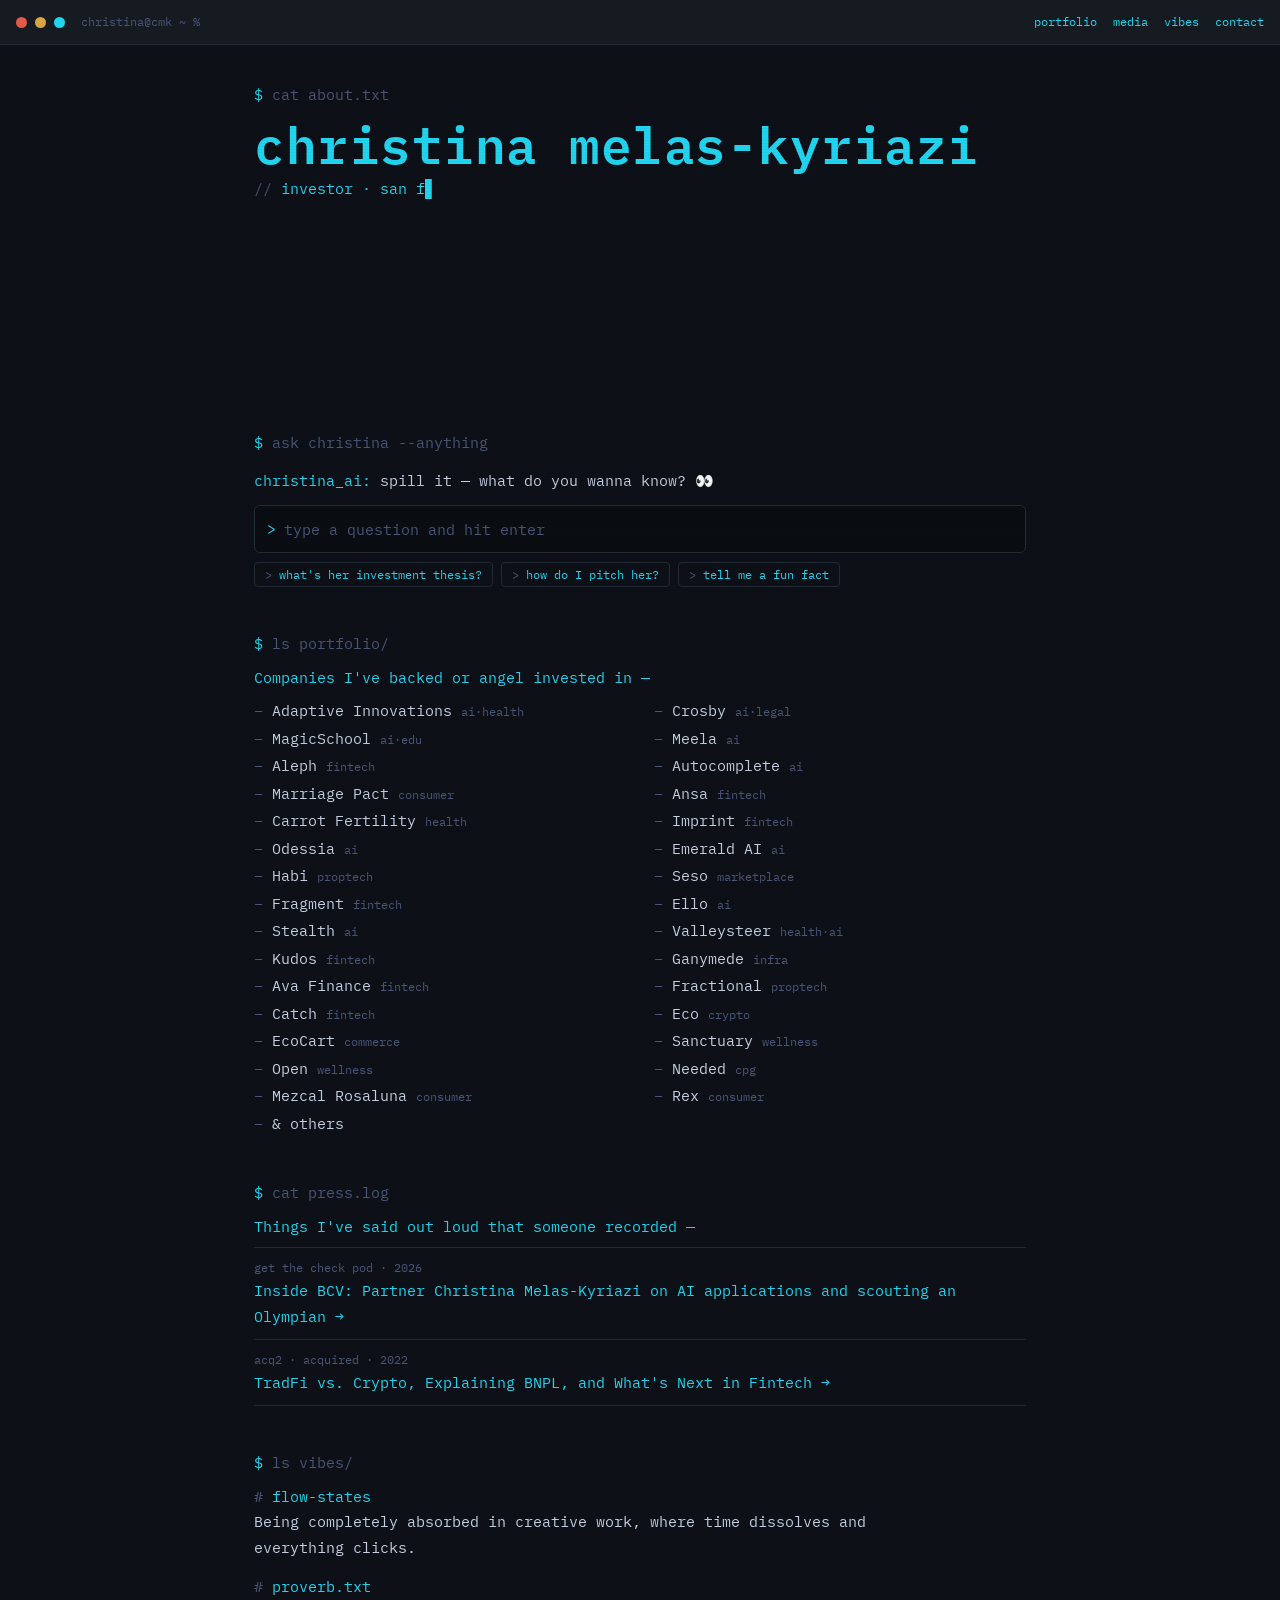
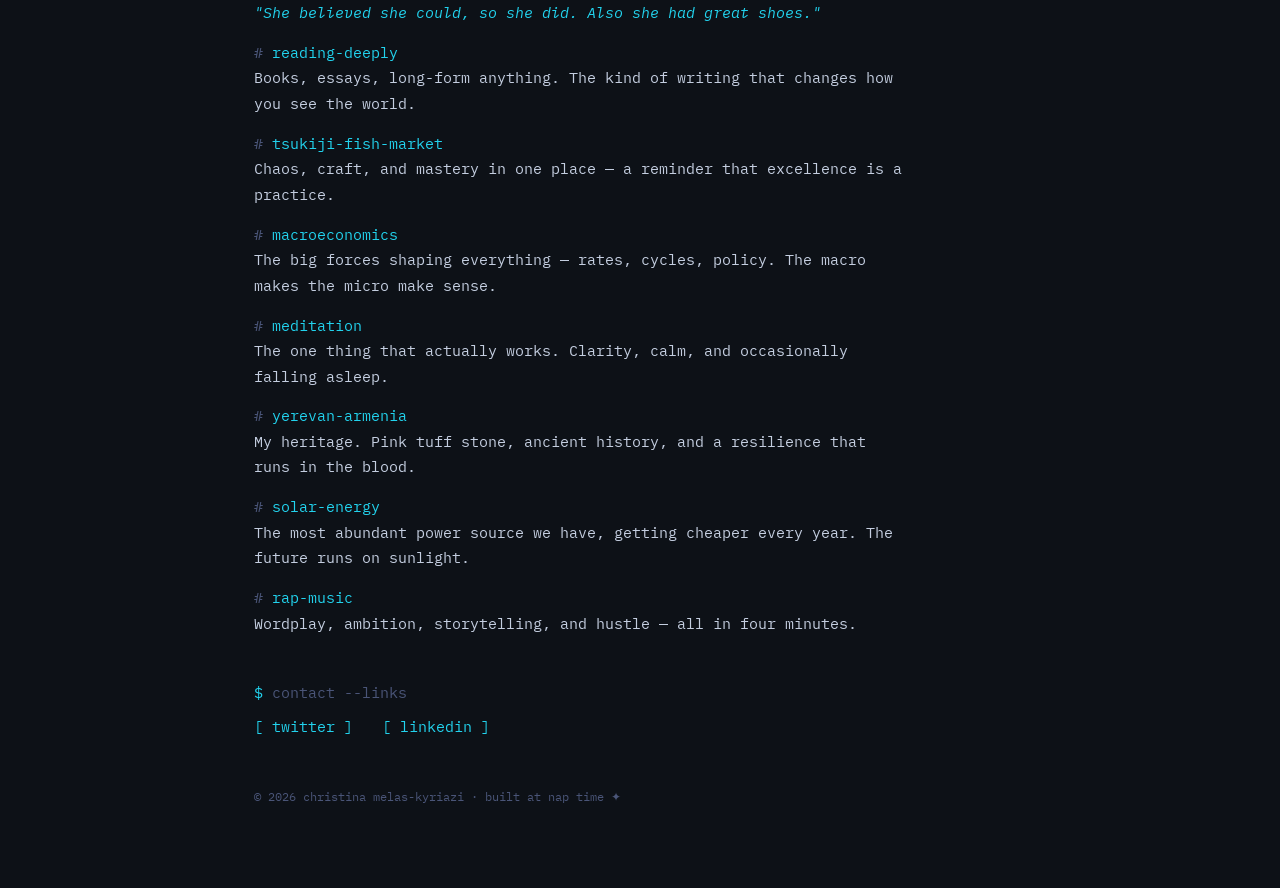
==== terminal.html @ 4a68b8a7 "switch to electric cyan palette" ====
<!DOCTYPE html>
<html lang="en">
<head>
  <meta charset="UTF-8" />
  <meta name="viewport" content="width=device-width, initial-scale=1.0" />
  <title>christina@cmk ~ %</title>
  <link rel="preconnect" href="https://fonts.googleapis.com" />
  <link rel="preconnect" href="https://fonts.gstatic.com" crossorigin />
  <link href="https://fonts.googleapis.com/css2?family=IBM+Plex+Mono:wght@400;500;600;700&display=swap" rel="stylesheet" />
  <link rel="stylesheet" href="terminal.css?v=5" />
</head>
<body>

  <div class="term-bar">
    <span class="dot r"></span>
    <span class="dot y"></span>
    <span class="dot g"></span>
    <span class="term-bar-title">christina@cmk ~ %</span>
    <nav class="term-nav">
      <a href="#portfolio">portfolio</a>
      <a href="#media">media</a>
      <a href="#vibes">vibes</a>
      <a href="#contact">contact</a>
    </nav>
  </div>

  <main class="session">

    <!-- HERO / ABOUT -->
    <div class="cmd">cat about.txt</div>
    <div class="out">
      <div class="hero-name" id="heroName"></div>
      <div class="hero-tag" id="heroTag"></div>
    </div>

    <div class="out about-text" id="aboutBlock" style="margin-top:1.25rem;">
      <p>I'm Christina — I'm an investor. I spend my days talking to brilliant founders and occasionally making good decisions. I love diving into the weeds on product and design. I am interested in many spaces… AI, fintech, consumer, healthcare, energy, hardware, etc.</p>
      <p>When I'm not working, I'm wrangling three kids, running through the Presidio, and drinking a matcha latte.</p>
    </div>

    <!-- CHAT -->
    <div class="cmd">ask christina --anything</div>
    <div class="chat-out">
      <div class="chat-log" id="chatLog">
        <div class="chat-line"><span class="who">christina_ai:</span> <span class="txt">spill it — what do you wanna know? 👀</span></div>
      </div>
      <form class="chat-input-line" id="chatForm">
        <span class="prompt">&gt;</span>
        <input type="text" id="chatInput" placeholder="type a question and hit enter" autocomplete="off" />
      </form>
      <div class="chat-hints" id="chatHints">
        <button type="button" class="chat-hint">what's her investment thesis?</button>
        <button type="button" class="chat-hint">how do I pitch her?</button>
        <button type="button" class="chat-hint">tell me a fun fact</button>
      </div>
    </div>

    <!-- PORTFOLIO -->
    <div class="cmd" id="portfolio">ls portfolio/</div>
    <div class="out">Companies I've backed or angel invested in —</div>
    <div class="portfolio-out">
      <span class="co">Adaptive Innovations <span class="tag">ai·health</span></span>
      <span class="co">Crosby <span class="tag">ai·legal</span></span>
      <span class="co">MagicSchool <span class="tag">ai·edu</span></span>
      <span class="co">Meela <span class="tag">ai</span></span>
      <span class="co">Aleph <span class="tag">fintech</span></span>
      <span class="co">Autocomplete <span class="tag">ai</span></span>
      <span class="co">Marriage Pact <span class="tag">consumer</span></span>
      <span class="co">Ansa <span class="tag">fintech</span></span>
      <span class="co">Carrot Fertility <span class="tag">health</span></span>
      <span class="co">Imprint <span class="tag">fintech</span></span>
      <span class="co">Odessia <span class="tag">ai</span></span>
      <span class="co">Emerald AI <span class="tag">ai</span></span>
      <span class="co">Habi <span class="tag">proptech</span></span>
      <span class="co">Seso <span class="tag">marketplace</span></span>
      <span class="co">Fragment <span class="tag">fintech</span></span>
      <span class="co">Ello <span class="tag">ai</span></span>
      <span class="co">Stealth <span class="tag">ai</span></span>
      <span class="co">Valleysteer <span class="tag">health·ai</span></span>
      <span class="co">Kudos <span class="tag">fintech</span></span>
      <span class="co">Ganymede <span class="tag">infra</span></span>
      <span class="co">Ava Finance <span class="tag">fintech</span></span>
      <span class="co">Fractional <span class="tag">proptech</span></span>
      <span class="co">Catch <span class="tag">fintech</span></span>
      <span class="co">Eco <span class="tag">crypto</span></span>
      <span class="co">EcoCart <span class="tag">commerce</span></span>
      <span class="co">Sanctuary <span class="tag">wellness</span></span>
      <span class="co">Open <span class="tag">wellness</span></span>
      <span class="co">Needed <span class="tag">cpg</span></span>
      <span class="co">Mezcal Rosaluna <span class="tag">consumer</span></span>
      <span class="co">Rex <span class="tag">consumer</span></span>
      <span class="co">&amp; others <span class="tag"></span></span>
    </div>

    <!-- MEDIA -->
    <div class="cmd" id="media">cat press.log</div>
    <div class="out">Things I've said out loud that someone recorded —</div>
    <div class="media-out">
      <a class="media-row" href="https://getthecheckpod.substack.com/p/inside-bcv-partner-christina-melas" target="_blank" rel="noopener">
        <div class="m-meta">get the check pod · 2026</div>
        <div class="m-title">Inside BCV: Partner Christina Melas-Kyriazi on AI applications and scouting an Olympian →</div>
      </a>
      <a class="media-row" href="https://www.acquired.fm/acq2-episodes/tradfi-vs-crypto-explaining-bnpl-and-whats-next-in-fintech-with-bain-capital-ventures-christina-melas-kyriazi" target="_blank" rel="noopener">
        <div class="m-meta">acq2 · acquired · 2022</div>
        <div class="m-title">TradFi vs. Crypto, Explaining BNPL, and What's Next in Fintech →</div>
      </a>
    </div>

    <!-- VIBES -->
    <div class="cmd" id="vibes">ls vibes/</div>
    <div class="vibes-out">
      <div class="vibe"><div class="v-name">flow-states</div><div class="v-desc">Being completely absorbed in creative work, where time dissolves and everything clicks.</div></div>
      <div class="vibe quote"><div class="v-name">proverb.txt</div><div class="v-desc">"She believed she could, so she did. Also she had great shoes."</div></div>
      <div class="vibe"><div class="v-name">reading-deeply</div><div class="v-desc">Books, essays, long-form anything. The kind of writing that changes how you see the world.</div></div>
      <div class="vibe"><div class="v-name">tsukiji-fish-market</div><div class="v-desc">Chaos, craft, and mastery in one place — a reminder that excellence is a practice.</div></div>
      <div class="vibe"><div class="v-name">macroeconomics</div><div class="v-desc">The big forces shaping everything — rates, cycles, policy. The macro makes the micro make sense.</div></div>
      <div class="vibe"><div class="v-name">meditation</div><div class="v-desc">The one thing that actually works. Clarity, calm, and occasionally falling asleep.</div></div>
      <div class="vibe"><div class="v-name">yerevan-armenia</div><div class="v-desc">My heritage. Pink tuff stone, ancient history, and a resilience that runs in the blood.</div></div>
      <div class="vibe"><div class="v-name">solar-energy</div><div class="v-desc">The most abundant power source we have, getting cheaper every year. The future runs on sunlight.</div></div>
      <div class="vibe"><div class="v-name">rap-music</div><div class="v-desc">Wordplay, ambition, storytelling, and hustle — all in four minutes.</div></div>
    </div>

    <!-- CONTACT -->
    <div class="cmd" id="contact">contact --links</div>
    <div class="contact-out">
      <a href="https://x.com/ChristinaPhili5" target="_blank" rel="noopener">[ twitter ]</a>
      <a href="https://www.linkedin.com/in/christinanphillips/" target="_blank" rel="noopener">[ linkedin ]</a>
    </div>

    <div class="foot">© 2026 christina melas-kyriazi · built at nap time ✦</div>

  </main>

  <script src="terminal.js?v=2"></script>
</body>
</html>
---- terminal.css ----
/* ── Terminal theme ── */
*, *::before, *::after { box-sizing: border-box; margin: 0; padding: 0; }

:root {
  --bg:        #0D1117;
  --bg-panel:  #161B22;
  --bg-inset:  #0A0D12;
  --border:    #232B36;
  --green:     #22D3EE;
  --green-dim: #4A5578;
  --green-br:  #C4CEE0;
  --amber:     #22D3EE;
  --amber-dim: #0E9AB0;
}

html { scroll-behavior: smooth; }

body {
  background: var(--bg);
  color: var(--green);
  font-family: 'IBM Plex Mono', ui-monospace, Menlo, Monaco, monospace;
  font-size: 15px;
  line-height: 1.7;
  padding-top: 42px;
  -webkit-font-smoothing: antialiased;
}

/* subtle scanline texture */
body::before {
  content: '';
  position: fixed;
  inset: 0;
  pointer-events: none;
  background: repeating-linear-gradient(
    to bottom,
    rgba(0,0,0,0) 0px,
    rgba(0,0,0,0) 2px,
    rgba(0,0,0,0.12) 3px
  );
  z-index: 50;
  opacity: 0.5;
}

/* ── Top window bar ── */
.term-bar {
  position: fixed;
  top: 0; left: 0; right: 0;
  z-index: 100;
  display: flex;
  align-items: center;
  gap: 8px;
  padding: 12px 16px;
  background: var(--bg-panel);
  border-bottom: 1px solid var(--border);
}
.dot { width: 11px; height: 11px; border-radius: 50%; }
.dot.r { background: #e05a4a; }
.dot.y { background: #d9a441; }
.dot.g { background: var(--green); }
.term-bar-title {
  margin-left: 8px;
  font-size: 12px;
  color: var(--green-dim);
}
.term-nav {
  margin-left: auto;
  display: flex;
  gap: 16px;
}
.term-nav a {
  color: var(--amber);
  text-decoration: none;
  font-size: 12px;
}
.term-nav a:hover { text-decoration: underline; }

/* ── Session layout ── */
.session {
  max-width: 820px;
  margin: 0 auto;
  padding: 2.5rem 1.5rem 5rem;
}

.cmd {
  color: var(--green-dim);
  margin-top: 2.75rem;
}
.cmd::before { content: '$ '; color: var(--green); }
.cmd:first-of-type { margin-top: 0; }

.out { margin-top: 0.5rem; }

/* ── Hero ── */
.hero-name {
  font-family: 'IBM Plex Mono', monospace;
  color: var(--amber);
  font-size: clamp(1.9rem, 6vw, 3.2rem);
  line-height: 1.1;
  font-weight: 600;
  margin: 0.5rem 0 0.25rem;
  letter-spacing: 0.01em;
}
.hero-tag { color: var(--green); }
.hero-tag::before { content: '// '; color: var(--green-dim); }

.cursor {
  display: inline-block;
  width: 0.6em;
  background: var(--green);
  color: var(--green);
  animation: blink 1.1s step-end infinite;
}
@keyframes blink { 50% { opacity: 0; } }

.typing::after {
  content: '▊';
  color: var(--green);
  animation: blink 1.1s step-end infinite;
}

/* ── About prose ── */
.about-text p { color: var(--green-br); max-width: 68ch; margin-bottom: 0.75rem; }
.about-text p:last-child { margin-bottom: 0; }

/* ── Chat ── */
.chat-out { margin-top: 0.75rem; }
.chat-log {
  display: flex;
  flex-direction: column;
  gap: 0.4rem;
  margin-bottom: 0.75rem;
}
.chat-line { max-width: 72ch; }
.chat-line .who { color: var(--amber); }
.chat-line.user .who { color: var(--green-dim); }
.chat-line .txt { color: var(--green-br); }
.chat-line.typing-line .txt { color: var(--green-dim); font-style: italic; }

.chat-input-line {
  display: flex;
  align-items: center;
  gap: 8px;
  background: var(--bg-inset);
  border: 1px solid var(--border);
  border-radius: 6px;
  padding: 10px 12px;
}
.chat-input-line .prompt { color: var(--green); }
.chat-input-line input {
  flex: 1;
  background: none;
  border: none;
  outline: none;
  color: var(--green-br);
  font-family: inherit;
  font-size: 15px;
  min-width: 0;
}
.chat-input-line input::placeholder { color: var(--green-dim); }

.chat-hints {
  display: flex;
  flex-wrap: wrap;
  gap: 8px;
  margin-top: 0.6rem;
}
.chat-hint {
  background: none;
  border: 1px solid var(--border);
  border-radius: 4px;
  color: var(--amber);
  font-family: inherit;
  font-size: 12px;
  padding: 4px 10px;
  cursor: pointer;
}
.chat-hint:hover { background: var(--bg-inset); }
.chat-hint::before { content: '> '; color: var(--green-dim); }

/* ── Portfolio list ── */
.portfolio-out {
  display: grid;
  grid-template-columns: repeat(auto-fill, minmax(240px, 1fr));
  gap: 2px 28px;
  margin-top: 0.5rem;
}
.co { color: var(--green-br); }
.co .tag { color: var(--green-dim); font-size: 12px; }
.co::before { content: '– '; color: var(--green-dim); }

/* ── Media ── */
.media-out { margin-top: 0.5rem; }
.media-row {
  display: block;
  text-decoration: none;
  padding: 0.6rem 0;
  border-bottom: 1px solid var(--border);
}
.media-row:first-child { border-top: 1px solid var(--border); }
.media-row .m-meta { color: var(--green-dim); font-size: 12px; }
.media-row .m-title { color: var(--amber); }
.media-row:hover .m-title { text-decoration: underline; }

/* ── Vibes ── */
.vibes-out { margin-top: 0.5rem; }
.vibe {
  margin-bottom: 0.9rem;
  max-width: 72ch;
}
.vibe .v-name { color: var(--amber); }
.vibe .v-name::before { content: '# '; color: var(--green-dim); }
.vibe .v-desc { color: var(--green-br); }
.vibe.quote .v-desc { color: var(--green); font-style: italic; }

/* ── Contact ── */
.contact-out { margin-top: 0.5rem; }
.contact-out a {
  color: var(--amber);
  text-decoration: none;
  margin-right: 1.25rem;
}
.contact-out a:hover { text-decoration: underline; }

.foot {
  margin-top: 3rem;
  color: var(--green-dim);
  font-size: 12px;
}

@media (max-width: 560px) {
  .term-nav { display: none; }
  body { font-size: 14px; }
}
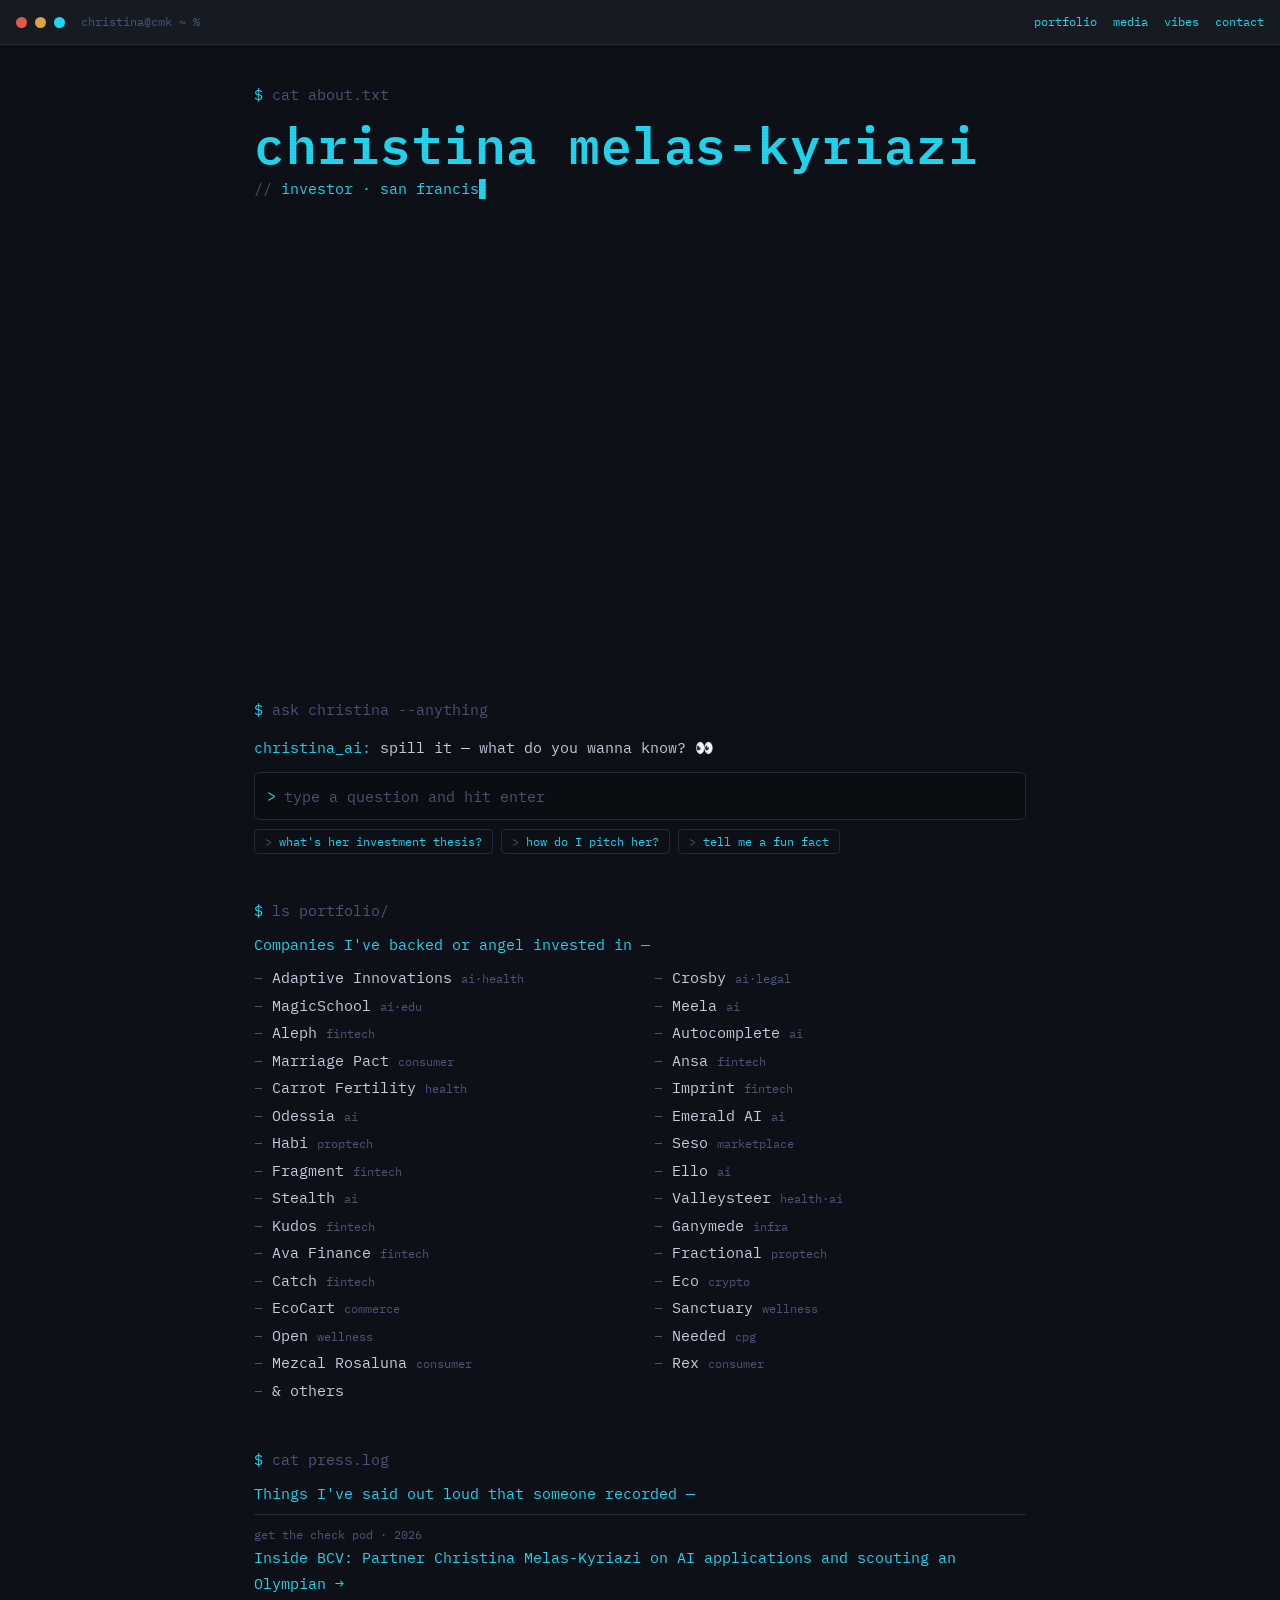
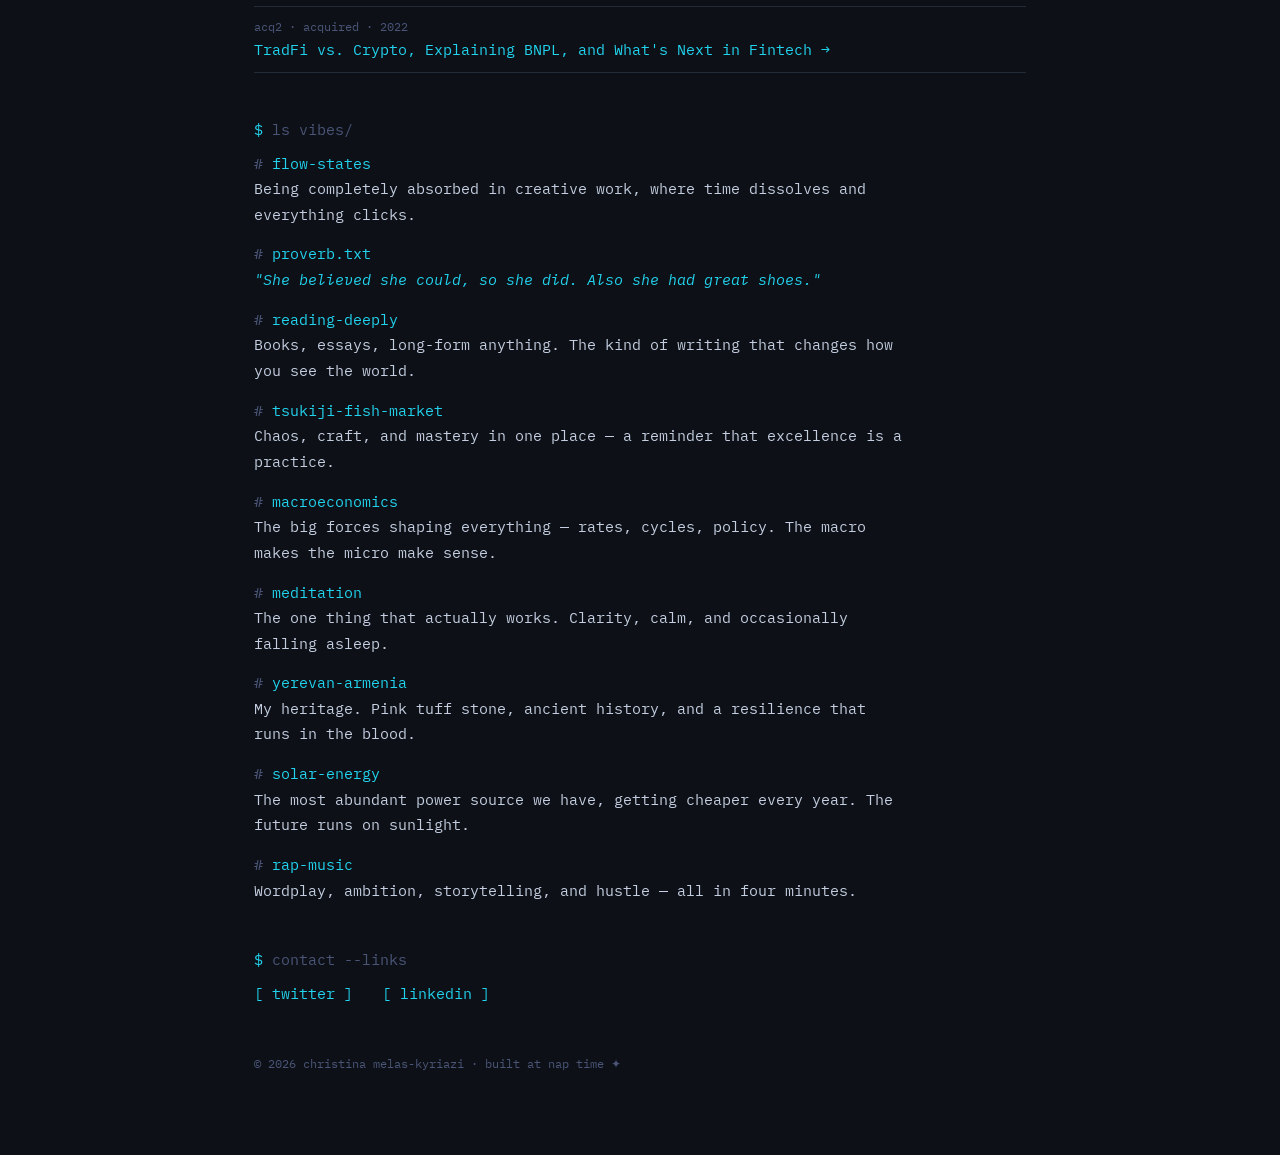
==== commit 0b4b277e: "replace about intro with new personal essay" ====
--- a/terminal.html
+++ b/terminal.html
@@ -34,8 +34,9 @@
     </div>
 
     <div class="out about-text" id="aboutBlock" style="margin-top:1.25rem;">
-      <p>I'm Christina — I'm an investor. I spend my days talking to brilliant founders and occasionally making good decisions. I love diving into the weeds on product and design. I am interested in many spaces… AI, fintech, consumer, healthcare, energy, hardware, etc.</p>
-      <p>When I'm not working, I'm wrangling three kids, running through the Presidio, and drinking a matcha latte.</p>
+      <p>There is often a beauty to a personal website, because you get to see someone's quirks. But that's not what this is. I don't do that. But if you found this somehow, that's cool.</p>
+      <p>To the extent I am defined by how I spend my time and who I am surrounded by, you'll find that I spend a lot of time with founders, builders, researchers, investors, designers, though increasingly trying to befriend some more doctors as I get older (hello!) I also spend time with little humans who remind me every day of the beauty of doing or learning something for the first time. Or running in the presidio, or drinking a matcha latte.</p>
+      <p>I am endlessly fascinated by the quirks of humans. Why do we all have these silly little ticks and change is so hard for us, yet we're oh so adaptive as a species. I love that human intelligence is shaped so differently from artificial intelligence and I think we should embrace that. I am trying hard to avoid the pull towards AI slop.</p>
     </div>
 
     <!-- CHAT -->
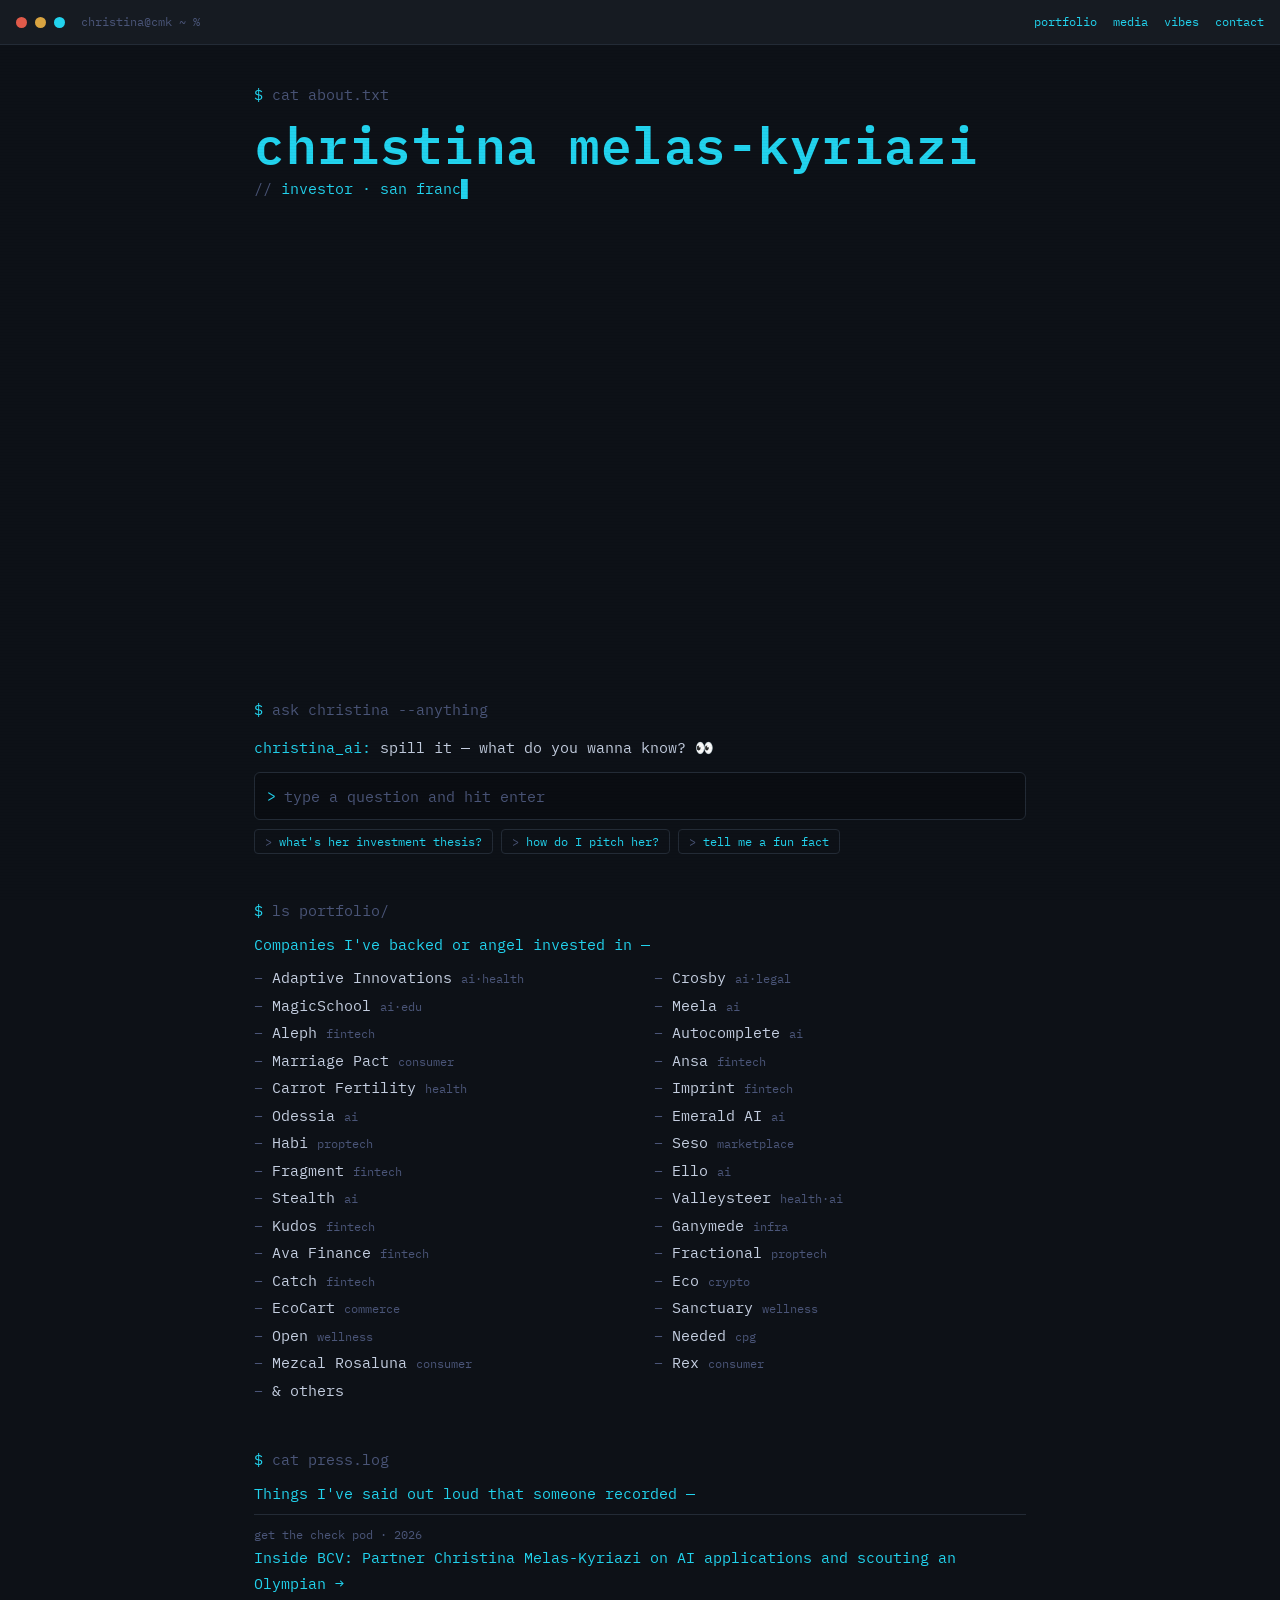
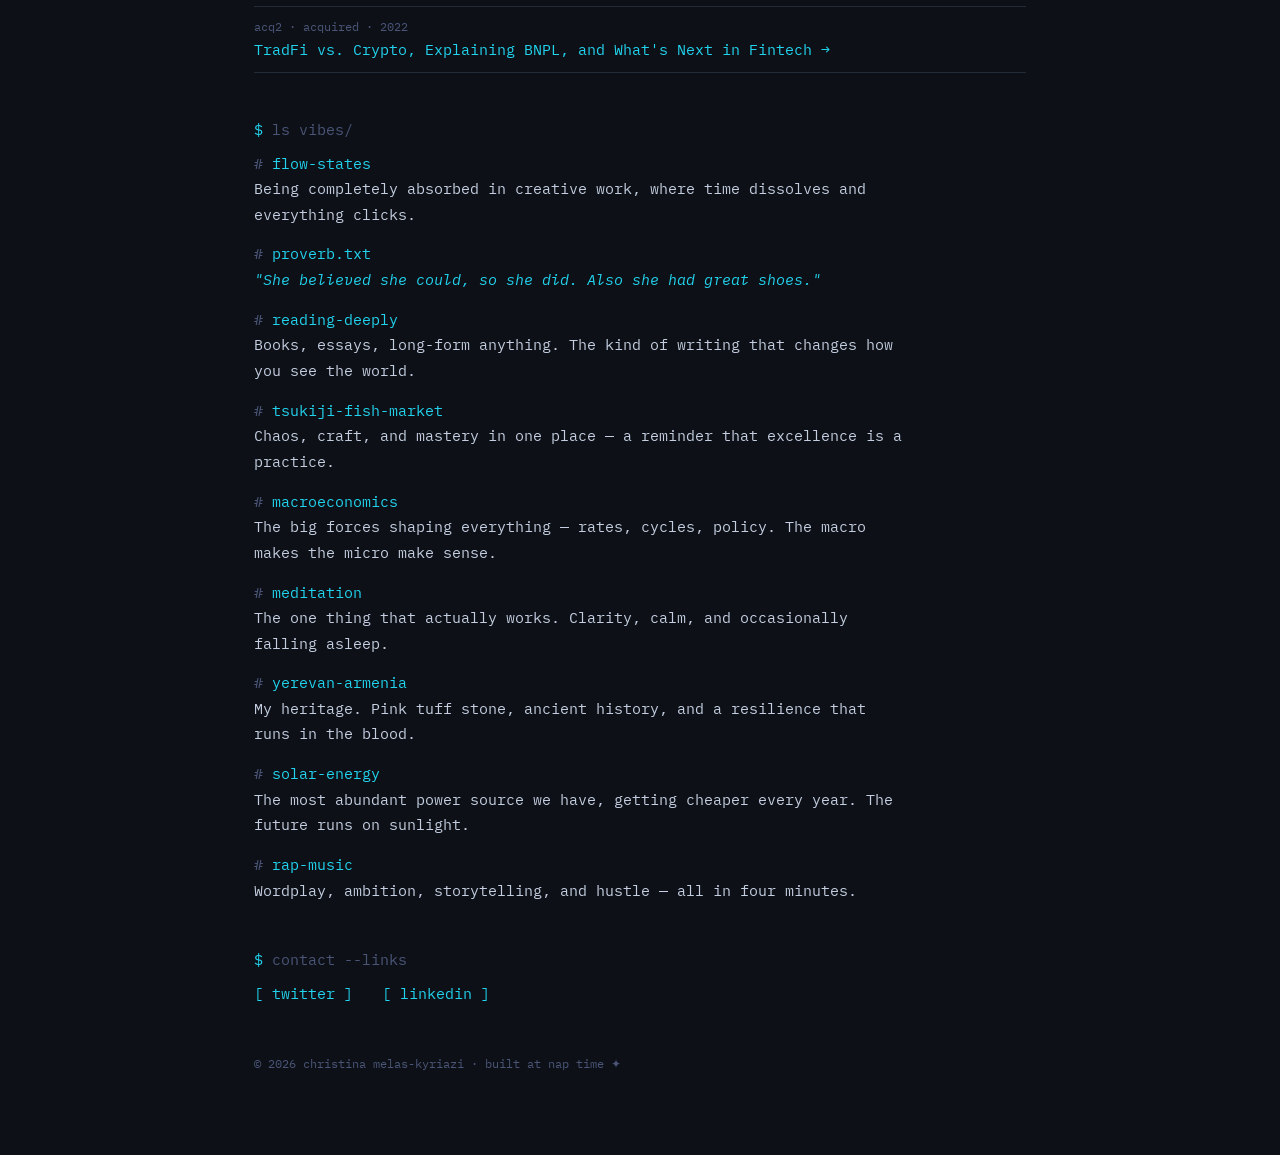
==== commit bda22438: "fix typo: ticks -> tics" ====
--- a/terminal.html
+++ b/terminal.html
@@ -36,7 +36,7 @@
     <div class="out about-text" id="aboutBlock" style="margin-top:1.25rem;">
       <p>There is often a beauty to a personal website, because you get to see someone's quirks. But that's not what this is. I don't do that. But if you found this somehow, that's cool.</p>
       <p>To the extent I am defined by how I spend my time and who I am surrounded by, you'll find that I spend a lot of time with founders, builders, researchers, investors, designers, though increasingly trying to befriend some more doctors as I get older (hello!) I also spend time with little humans who remind me every day of the beauty of doing or learning something for the first time. Or running in the presidio, or drinking a matcha latte.</p>
-      <p>I am endlessly fascinated by the quirks of humans. Why do we all have these silly little ticks and change is so hard for us, yet we're oh so adaptive as a species. I love that human intelligence is shaped so differently from artificial intelligence and I think we should embrace that. I am trying hard to avoid the pull towards AI slop.</p>
+      <p>I am endlessly fascinated by the quirks of humans. Why do we all have these silly little tics and change is so hard for us, yet we're oh so adaptive as a species. I love that human intelligence is shaped so differently from artificial intelligence and I think we should embrace that. I am trying hard to avoid the pull towards AI slop.</p>
     </div>
 
     <!-- CHAT -->
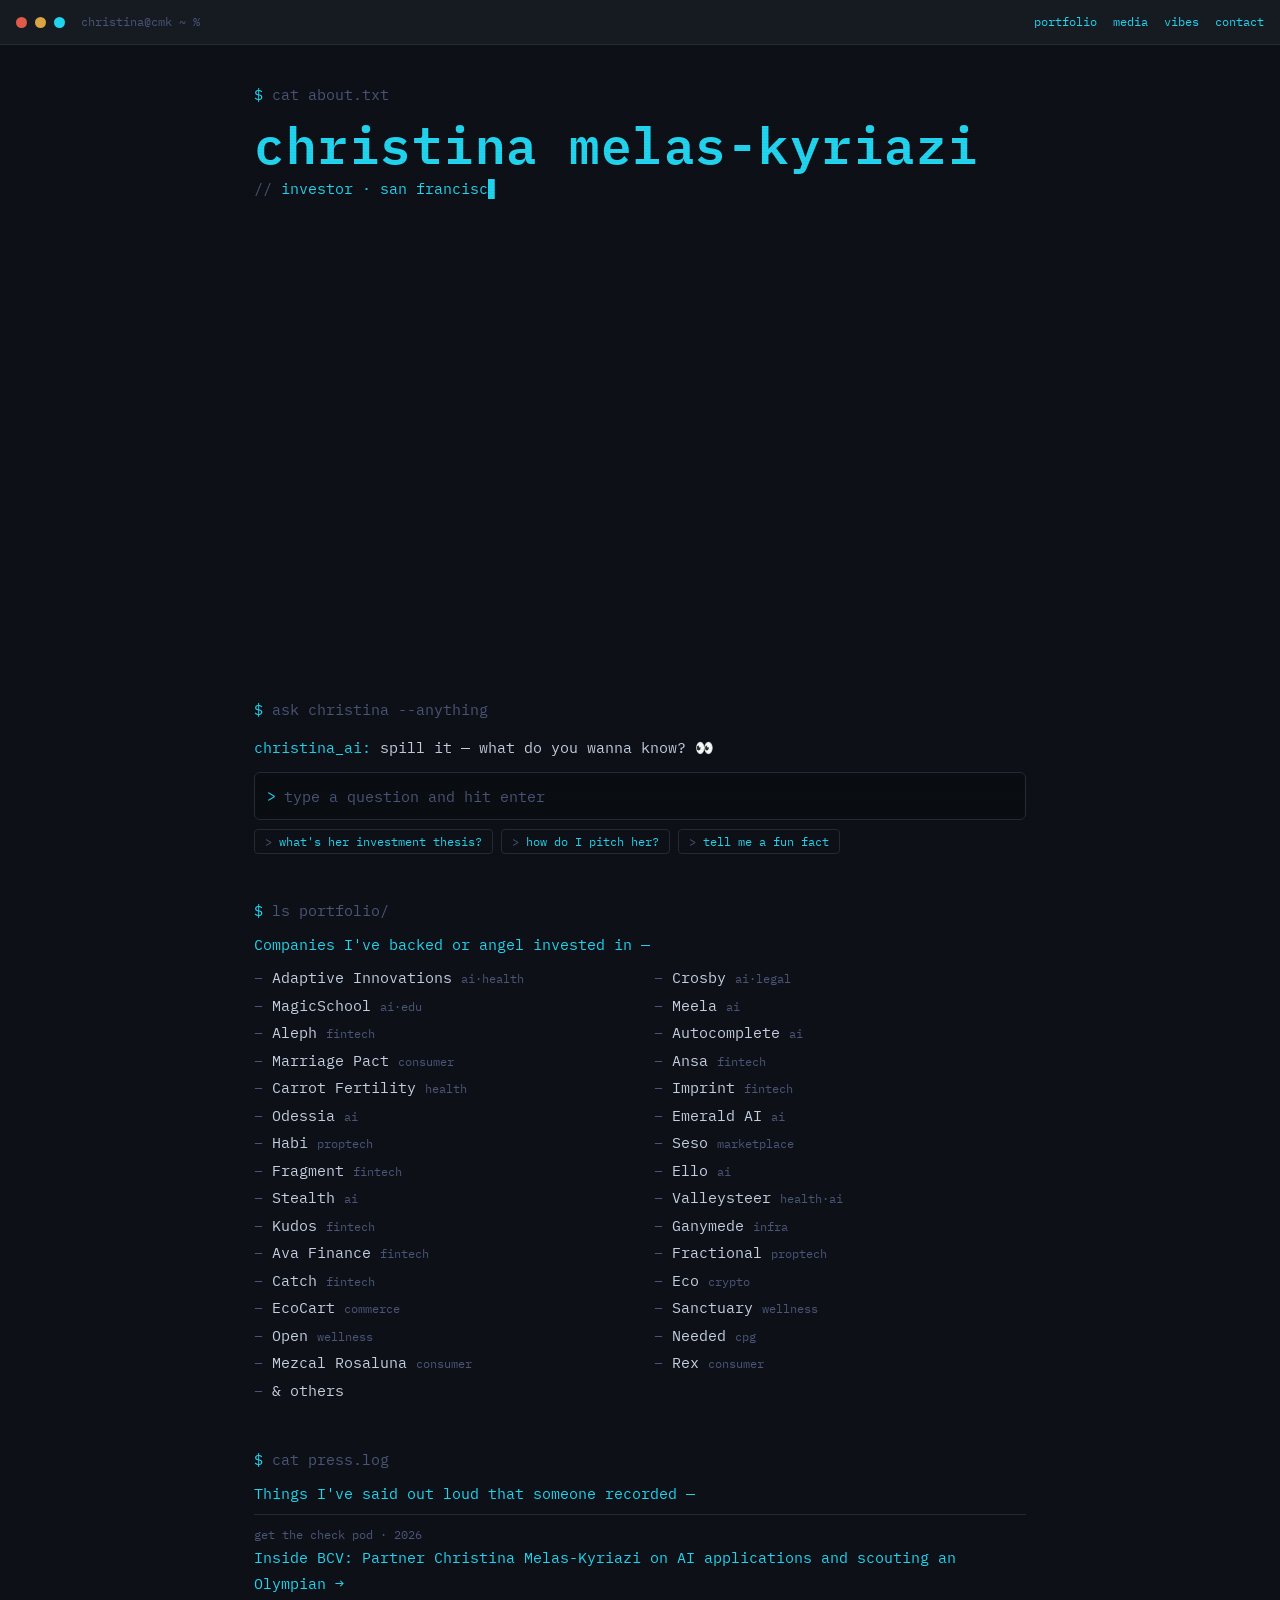
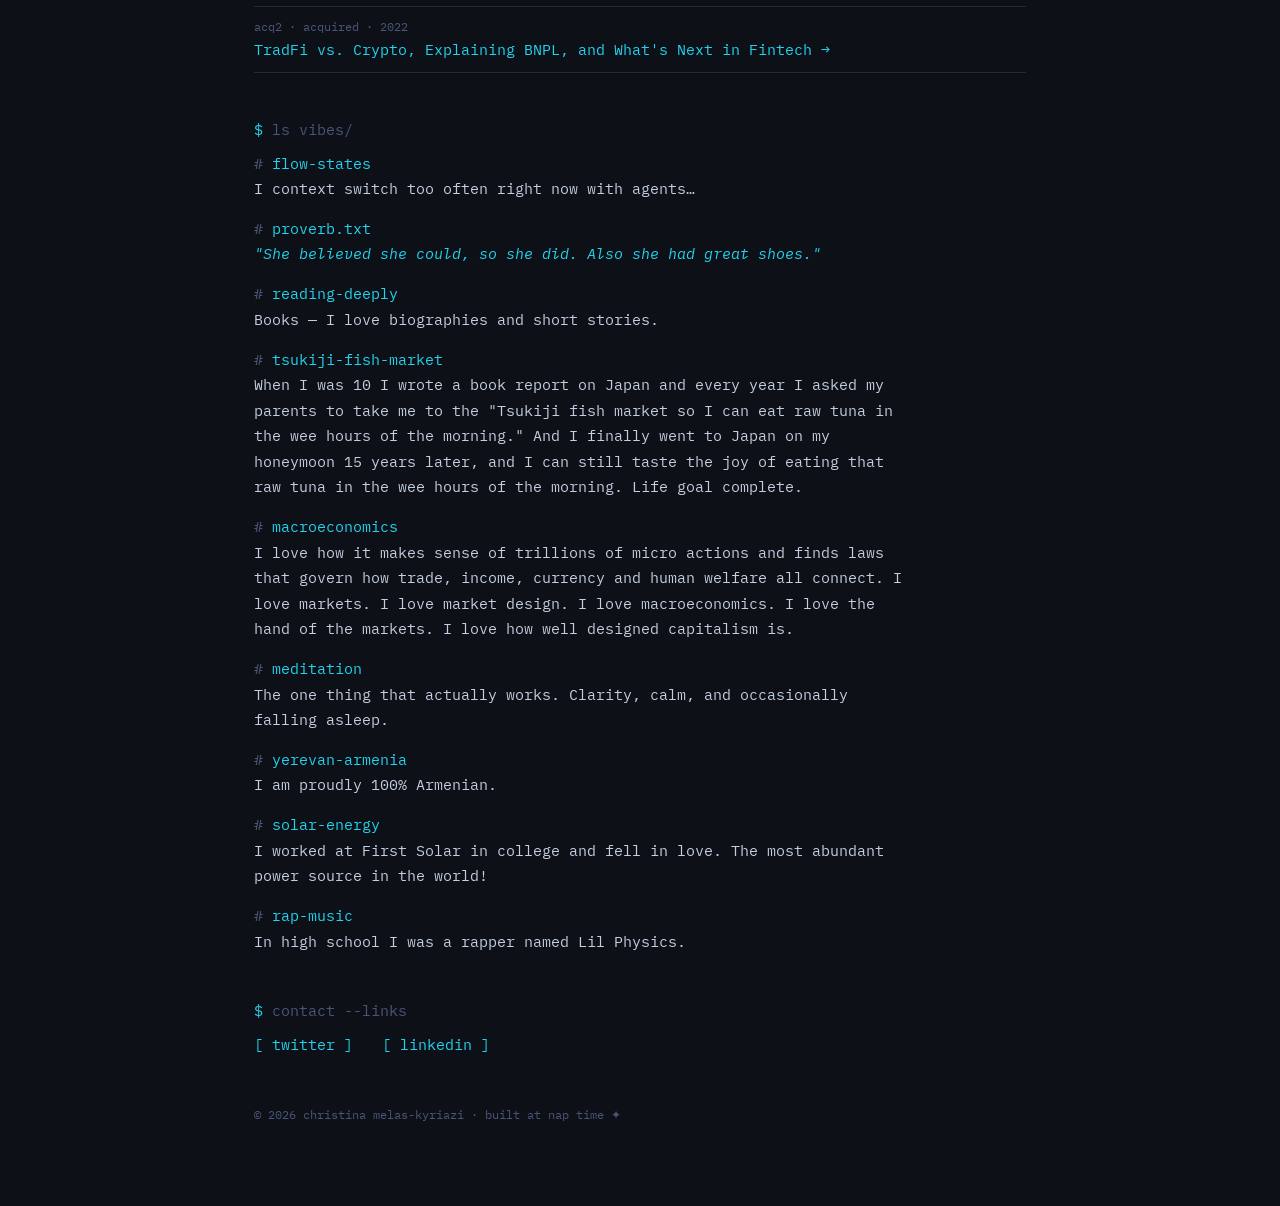
==== commit fa1de973: "personalize vibes descriptions with real stories" ====
--- a/terminal.html
+++ b/terminal.html
@@ -110,15 +110,15 @@
     <!-- VIBES -->
     <div class="cmd" id="vibes">ls vibes/</div>
     <div class="vibes-out">
-      <div class="vibe"><div class="v-name">flow-states</div><div class="v-desc">Being completely absorbed in creative work, where time dissolves and everything clicks.</div></div>
+      <div class="vibe"><div class="v-name">flow-states</div><div class="v-desc">I context switch too often right now with agents…</div></div>
       <div class="vibe quote"><div class="v-name">proverb.txt</div><div class="v-desc">"She believed she could, so she did. Also she had great shoes."</div></div>
-      <div class="vibe"><div class="v-name">reading-deeply</div><div class="v-desc">Books, essays, long-form anything. The kind of writing that changes how you see the world.</div></div>
-      <div class="vibe"><div class="v-name">tsukiji-fish-market</div><div class="v-desc">Chaos, craft, and mastery in one place — a reminder that excellence is a practice.</div></div>
-      <div class="vibe"><div class="v-name">macroeconomics</div><div class="v-desc">The big forces shaping everything — rates, cycles, policy. The macro makes the micro make sense.</div></div>
+      <div class="vibe"><div class="v-name">reading-deeply</div><div class="v-desc">Books — I love biographies and short stories.</div></div>
+      <div class="vibe"><div class="v-name">tsukiji-fish-market</div><div class="v-desc">When I was 10 I wrote a book report on Japan and every year I asked my parents to take me to the "Tsukiji fish market so I can eat raw tuna in the wee hours of the morning." And I finally went to Japan on my honeymoon 15 years later, and I can still taste the joy of eating that raw tuna in the wee hours of the morning. Life goal complete.</div></div>
+      <div class="vibe"><div class="v-name">macroeconomics</div><div class="v-desc">I love how it makes sense of trillions of micro actions and finds laws that govern how trade, income, currency and human welfare all connect. I love markets. I love market design. I love macroeconomics. I love the hand of the markets. I love how well designed capitalism is.</div></div>
       <div class="vibe"><div class="v-name">meditation</div><div class="v-desc">The one thing that actually works. Clarity, calm, and occasionally falling asleep.</div></div>
-      <div class="vibe"><div class="v-name">yerevan-armenia</div><div class="v-desc">My heritage. Pink tuff stone, ancient history, and a resilience that runs in the blood.</div></div>
-      <div class="vibe"><div class="v-name">solar-energy</div><div class="v-desc">The most abundant power source we have, getting cheaper every year. The future runs on sunlight.</div></div>
-      <div class="vibe"><div class="v-name">rap-music</div><div class="v-desc">Wordplay, ambition, storytelling, and hustle — all in four minutes.</div></div>
+      <div class="vibe"><div class="v-name">yerevan-armenia</div><div class="v-desc">I am proudly 100% Armenian.</div></div>
+      <div class="vibe"><div class="v-name">solar-energy</div><div class="v-desc">I worked at First Solar in college and fell in love. The most abundant power source in the world!</div></div>
+      <div class="vibe"><div class="v-name">rap-music</div><div class="v-desc">In high school I was a rapper named Lil Physics.</div></div>
     </div>
 
     <!-- CONTACT -->
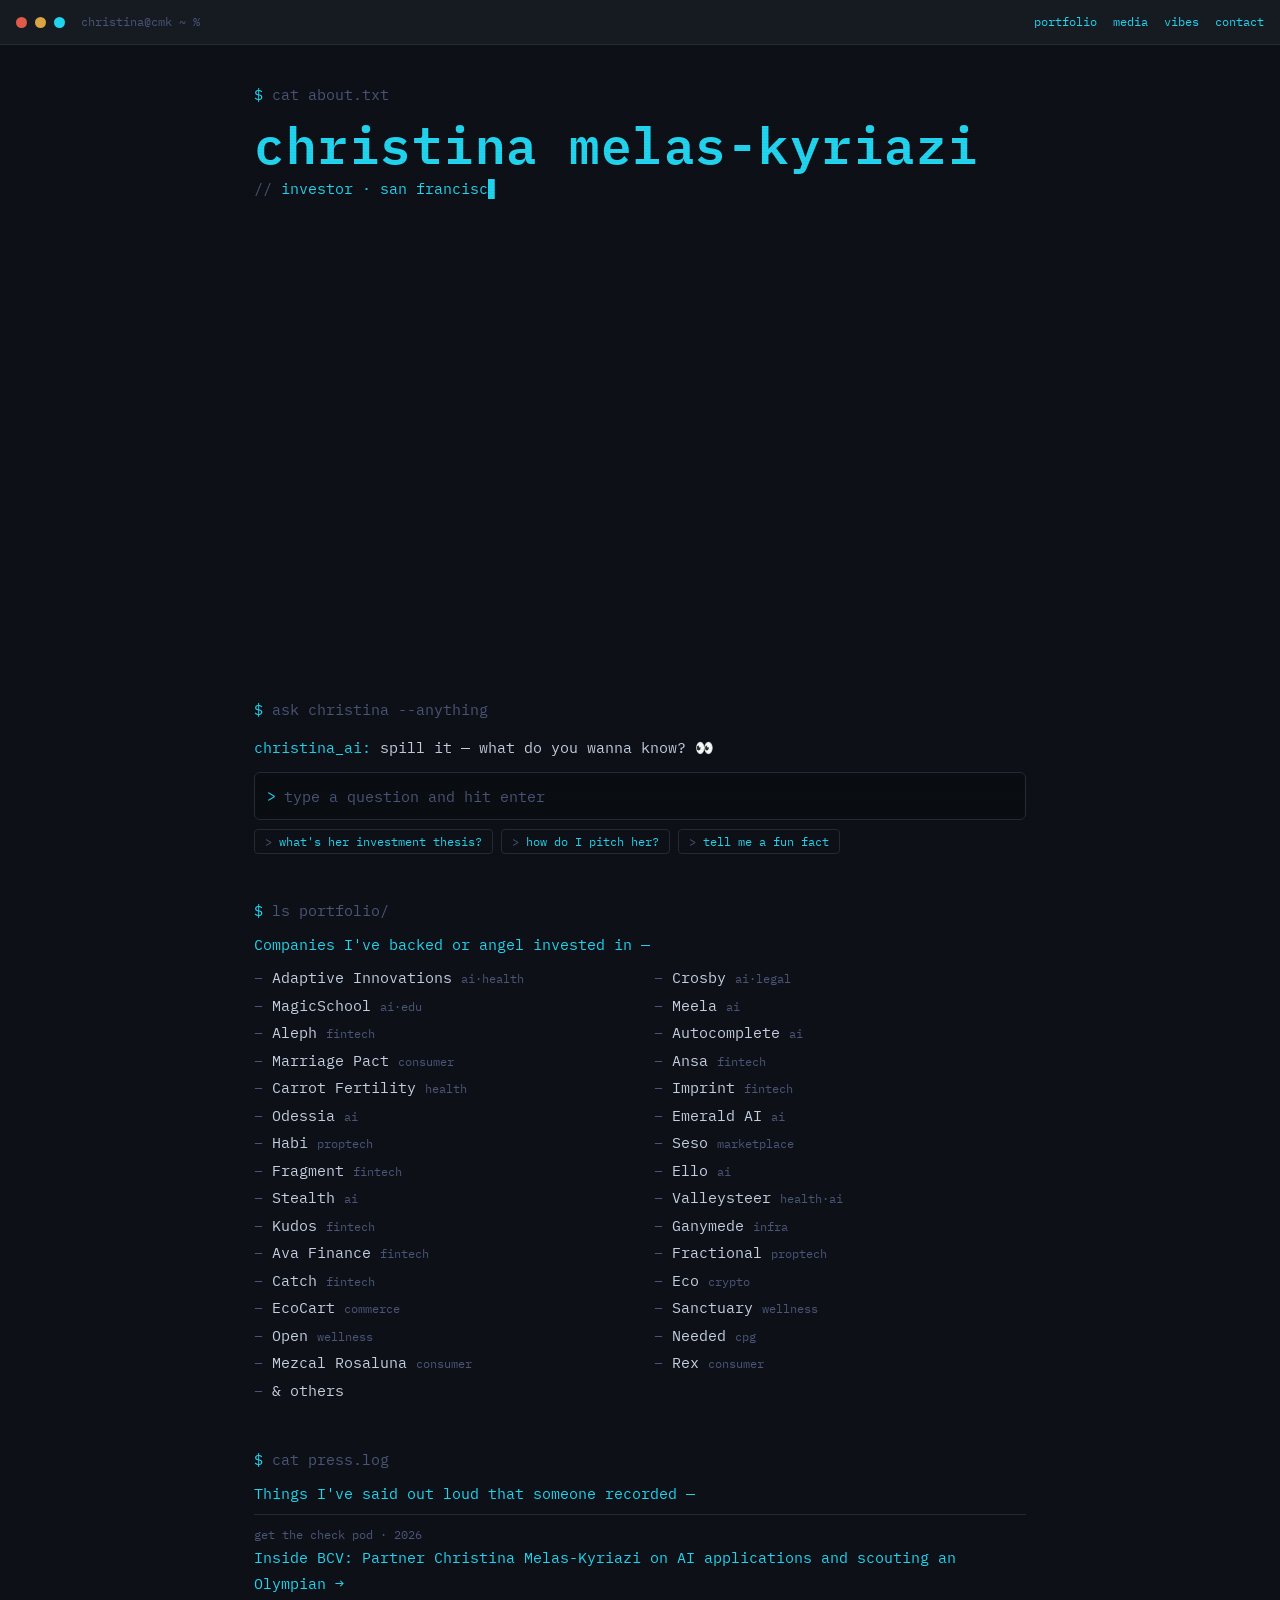
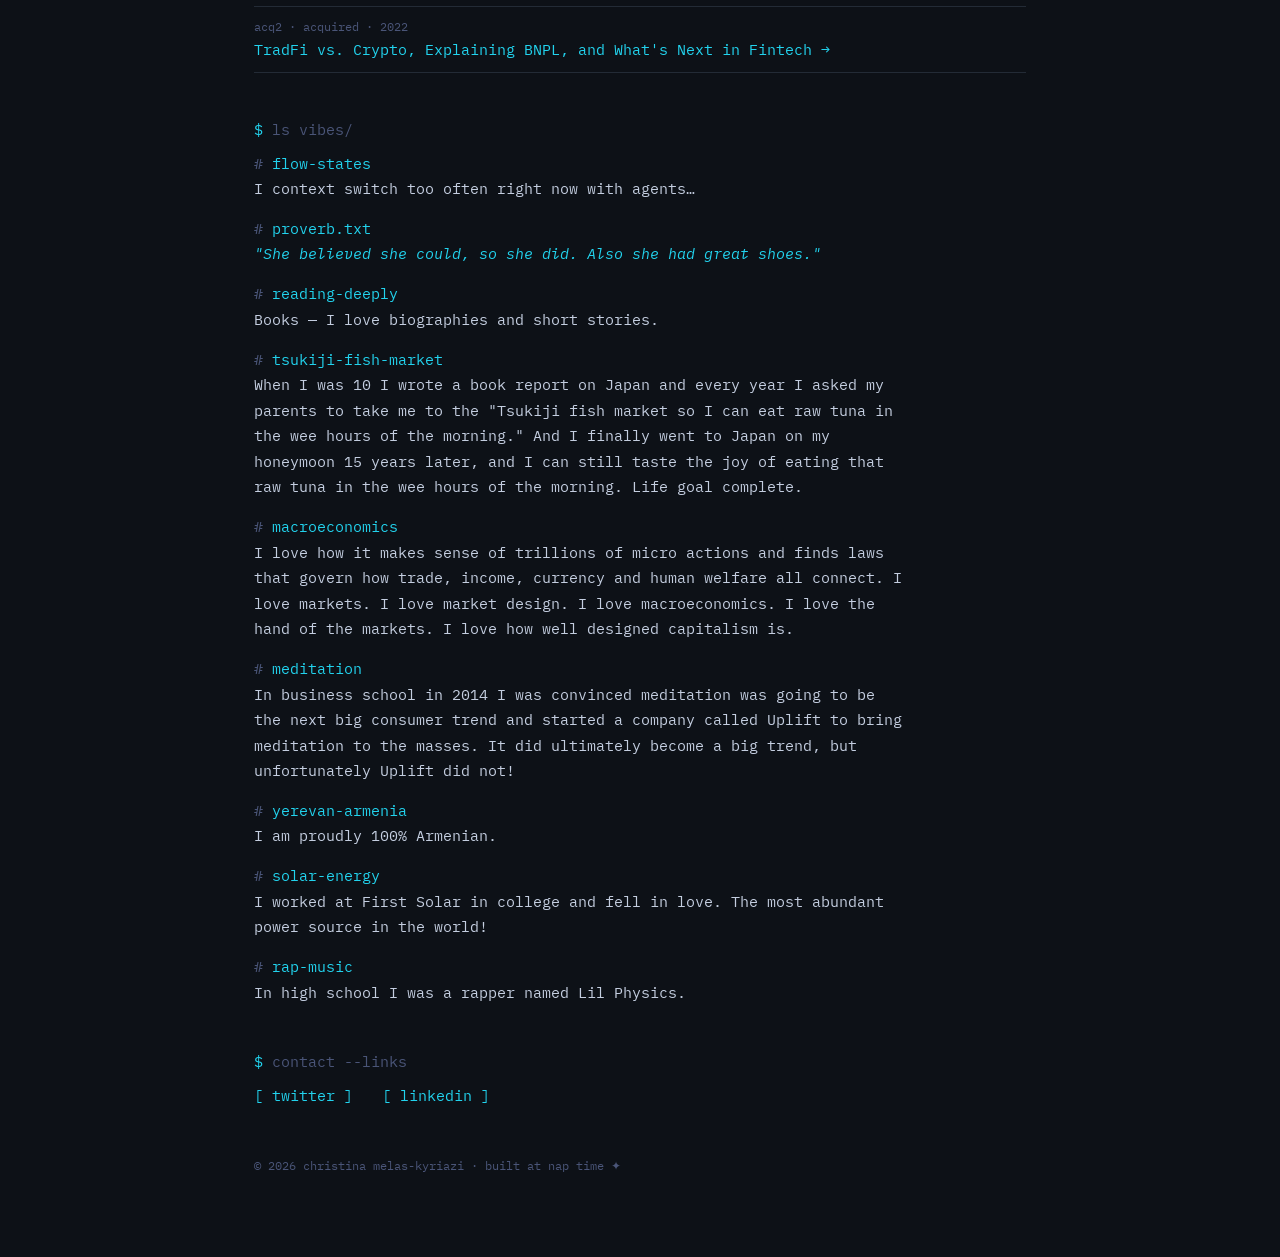
==== commit e8c73754: "add Uplift story to meditation vibe" ====
--- a/terminal.html
+++ b/terminal.html
@@ -115,7 +115,7 @@
       <div class="vibe"><div class="v-name">reading-deeply</div><div class="v-desc">Books — I love biographies and short stories.</div></div>
       <div class="vibe"><div class="v-name">tsukiji-fish-market</div><div class="v-desc">When I was 10 I wrote a book report on Japan and every year I asked my parents to take me to the "Tsukiji fish market so I can eat raw tuna in the wee hours of the morning." And I finally went to Japan on my honeymoon 15 years later, and I can still taste the joy of eating that raw tuna in the wee hours of the morning. Life goal complete.</div></div>
       <div class="vibe"><div class="v-name">macroeconomics</div><div class="v-desc">I love how it makes sense of trillions of micro actions and finds laws that govern how trade, income, currency and human welfare all connect. I love markets. I love market design. I love macroeconomics. I love the hand of the markets. I love how well designed capitalism is.</div></div>
-      <div class="vibe"><div class="v-name">meditation</div><div class="v-desc">The one thing that actually works. Clarity, calm, and occasionally falling asleep.</div></div>
+      <div class="vibe"><div class="v-name">meditation</div><div class="v-desc">In business school in 2014 I was convinced meditation was going to be the next big consumer trend and started a company called Uplift to bring meditation to the masses. It did ultimately become a big trend, but unfortunately Uplift did not!</div></div>
       <div class="vibe"><div class="v-name">yerevan-armenia</div><div class="v-desc">I am proudly 100% Armenian.</div></div>
       <div class="vibe"><div class="v-name">solar-energy</div><div class="v-desc">I worked at First Solar in college and fell in love. The most abundant power source in the world!</div></div>
       <div class="vibe"><div class="v-name">rap-music</div><div class="v-desc">In high school I was a rapper named Lil Physics.</div></div>
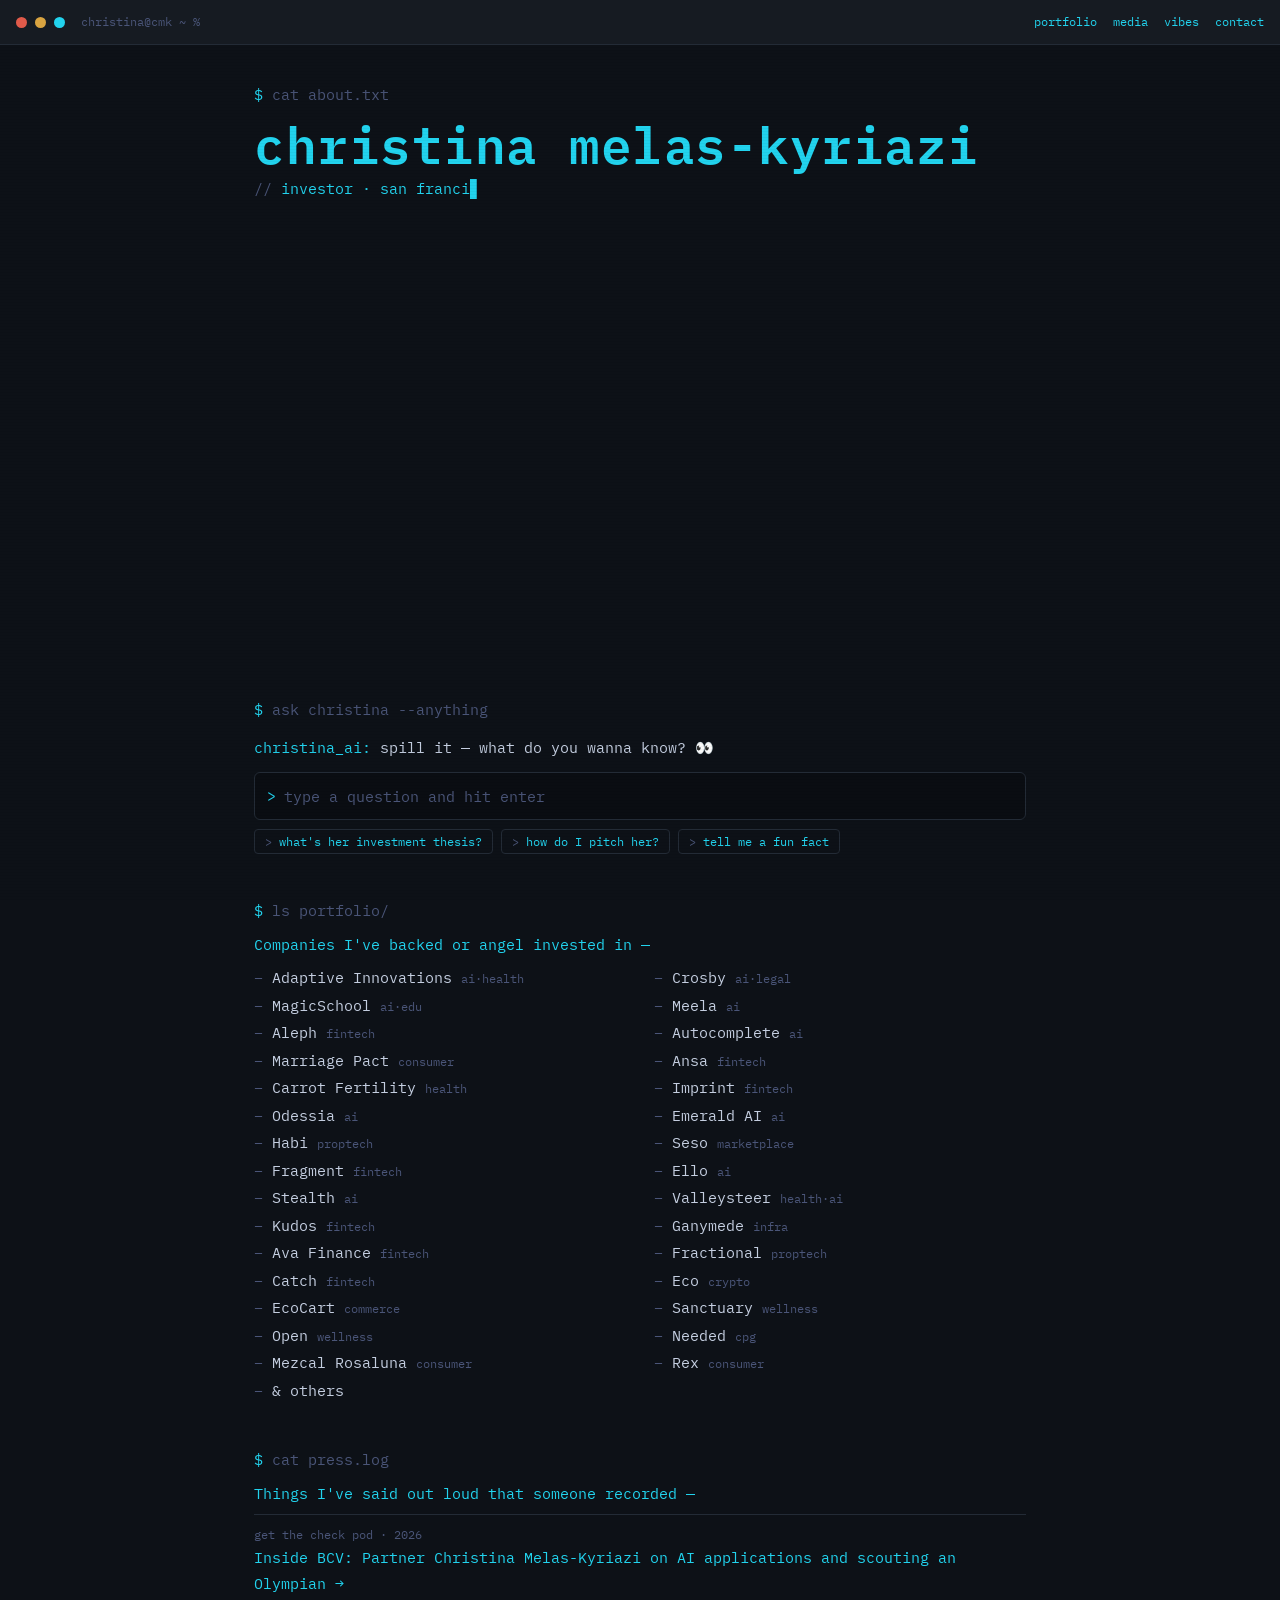
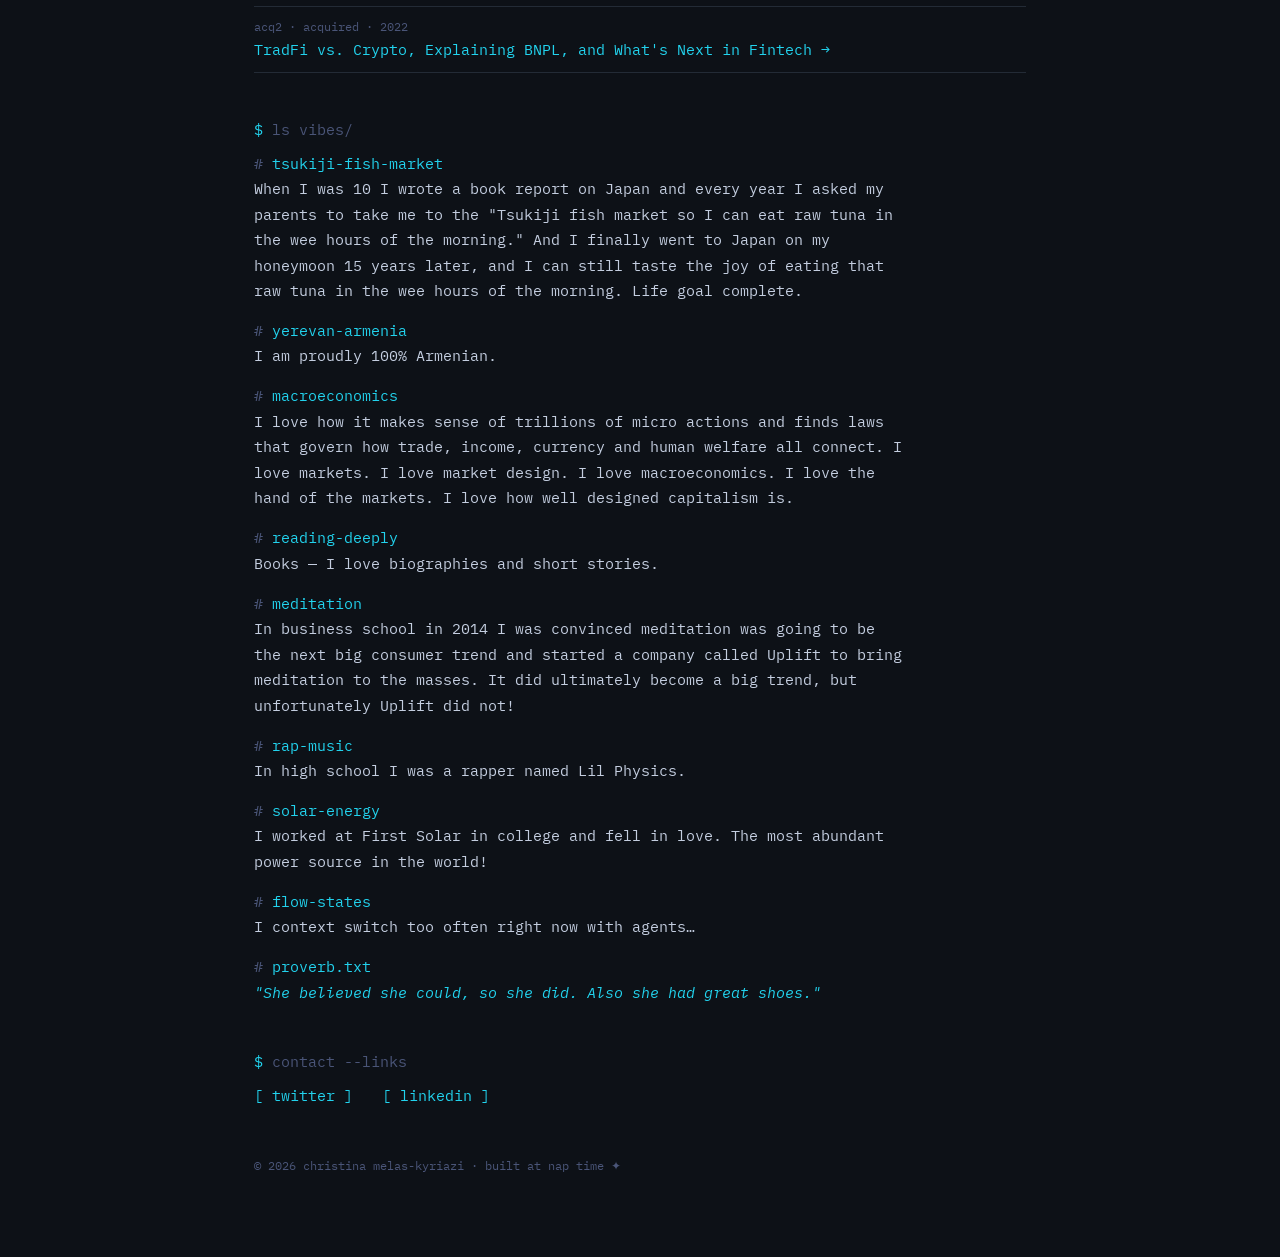
==== commit 54749d7e: "reorder vibes for better reading flow" ====
--- a/terminal.html
+++ b/terminal.html
@@ -110,15 +110,15 @@
     <!-- VIBES -->
     <div class="cmd" id="vibes">ls vibes/</div>
     <div class="vibes-out">
+      <div class="vibe"><div class="v-name">tsukiji-fish-market</div><div class="v-desc">When I was 10 I wrote a book report on Japan and every year I asked my parents to take me to the "Tsukiji fish market so I can eat raw tuna in the wee hours of the morning." And I finally went to Japan on my honeymoon 15 years later, and I can still taste the joy of eating that raw tuna in the wee hours of the morning. Life goal complete.</div></div>
+      <div class="vibe"><div class="v-name">yerevan-armenia</div><div class="v-desc">I am proudly 100% Armenian.</div></div>
+      <div class="vibe"><div class="v-name">macroeconomics</div><div class="v-desc">I love how it makes sense of trillions of micro actions and finds laws that govern how trade, income, currency and human welfare all connect. I love markets. I love market design. I love macroeconomics. I love the hand of the markets. I love how well designed capitalism is.</div></div>
+      <div class="vibe"><div class="v-name">reading-deeply</div><div class="v-desc">Books — I love biographies and short stories.</div></div>
+      <div class="vibe"><div class="v-name">meditation</div><div class="v-desc">In business school in 2014 I was convinced meditation was going to be the next big consumer trend and started a company called Uplift to bring meditation to the masses. It did ultimately become a big trend, but unfortunately Uplift did not!</div></div>
+      <div class="vibe"><div class="v-name">rap-music</div><div class="v-desc">In high school I was a rapper named Lil Physics.</div></div>
+      <div class="vibe"><div class="v-name">solar-energy</div><div class="v-desc">I worked at First Solar in college and fell in love. The most abundant power source in the world!</div></div>
       <div class="vibe"><div class="v-name">flow-states</div><div class="v-desc">I context switch too often right now with agents…</div></div>
       <div class="vibe quote"><div class="v-name">proverb.txt</div><div class="v-desc">"She believed she could, so she did. Also she had great shoes."</div></div>
-      <div class="vibe"><div class="v-name">reading-deeply</div><div class="v-desc">Books — I love biographies and short stories.</div></div>
-      <div class="vibe"><div class="v-name">tsukiji-fish-market</div><div class="v-desc">When I was 10 I wrote a book report on Japan and every year I asked my parents to take me to the "Tsukiji fish market so I can eat raw tuna in the wee hours of the morning." And I finally went to Japan on my honeymoon 15 years later, and I can still taste the joy of eating that raw tuna in the wee hours of the morning. Life goal complete.</div></div>
-      <div class="vibe"><div class="v-name">macroeconomics</div><div class="v-desc">I love how it makes sense of trillions of micro actions and finds laws that govern how trade, income, currency and human welfare all connect. I love markets. I love market design. I love macroeconomics. I love the hand of the markets. I love how well designed capitalism is.</div></div>
-      <div class="vibe"><div class="v-name">meditation</div><div class="v-desc">In business school in 2014 I was convinced meditation was going to be the next big consumer trend and started a company called Uplift to bring meditation to the masses. It did ultimately become a big trend, but unfortunately Uplift did not!</div></div>
-      <div class="vibe"><div class="v-name">yerevan-armenia</div><div class="v-desc">I am proudly 100% Armenian.</div></div>
-      <div class="vibe"><div class="v-name">solar-energy</div><div class="v-desc">I worked at First Solar in college and fell in love. The most abundant power source in the world!</div></div>
-      <div class="vibe"><div class="v-name">rap-music</div><div class="v-desc">In high school I was a rapper named Lil Physics.</div></div>
     </div>
 
     <!-- CONTACT -->
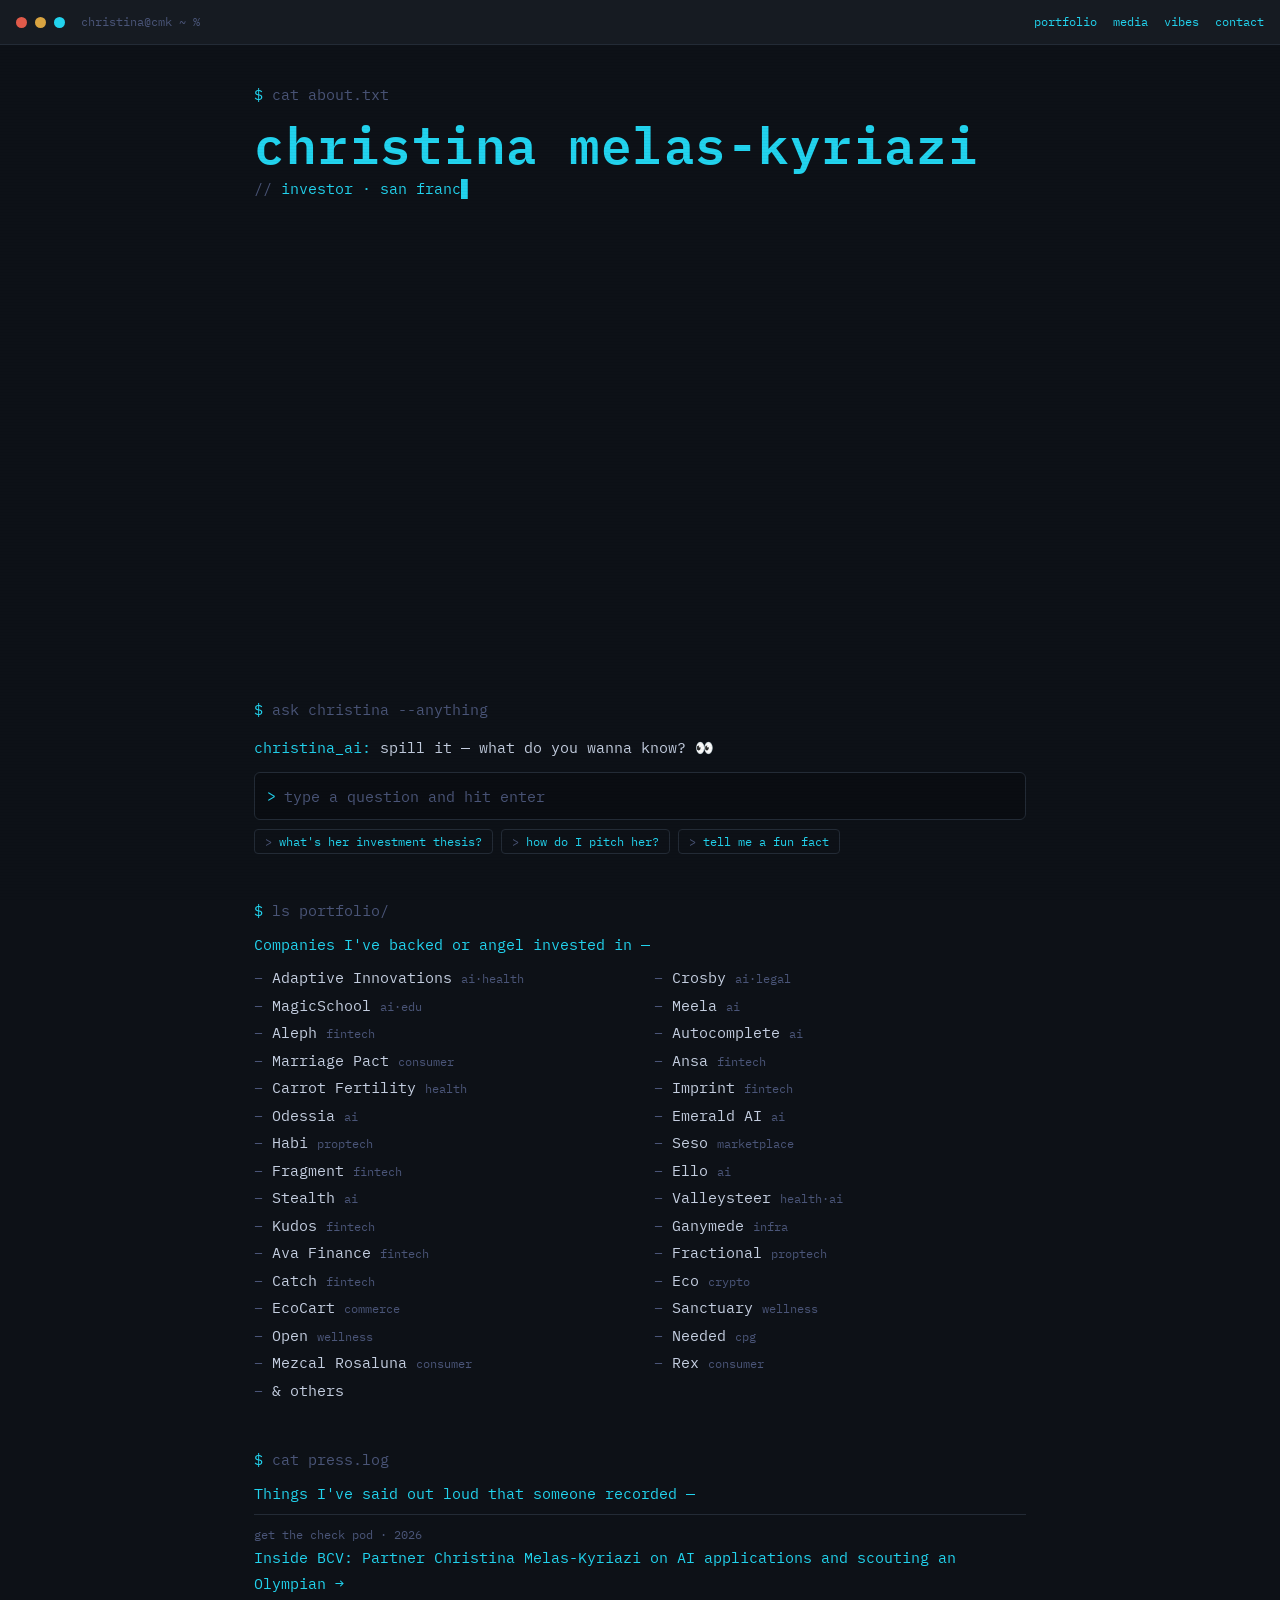
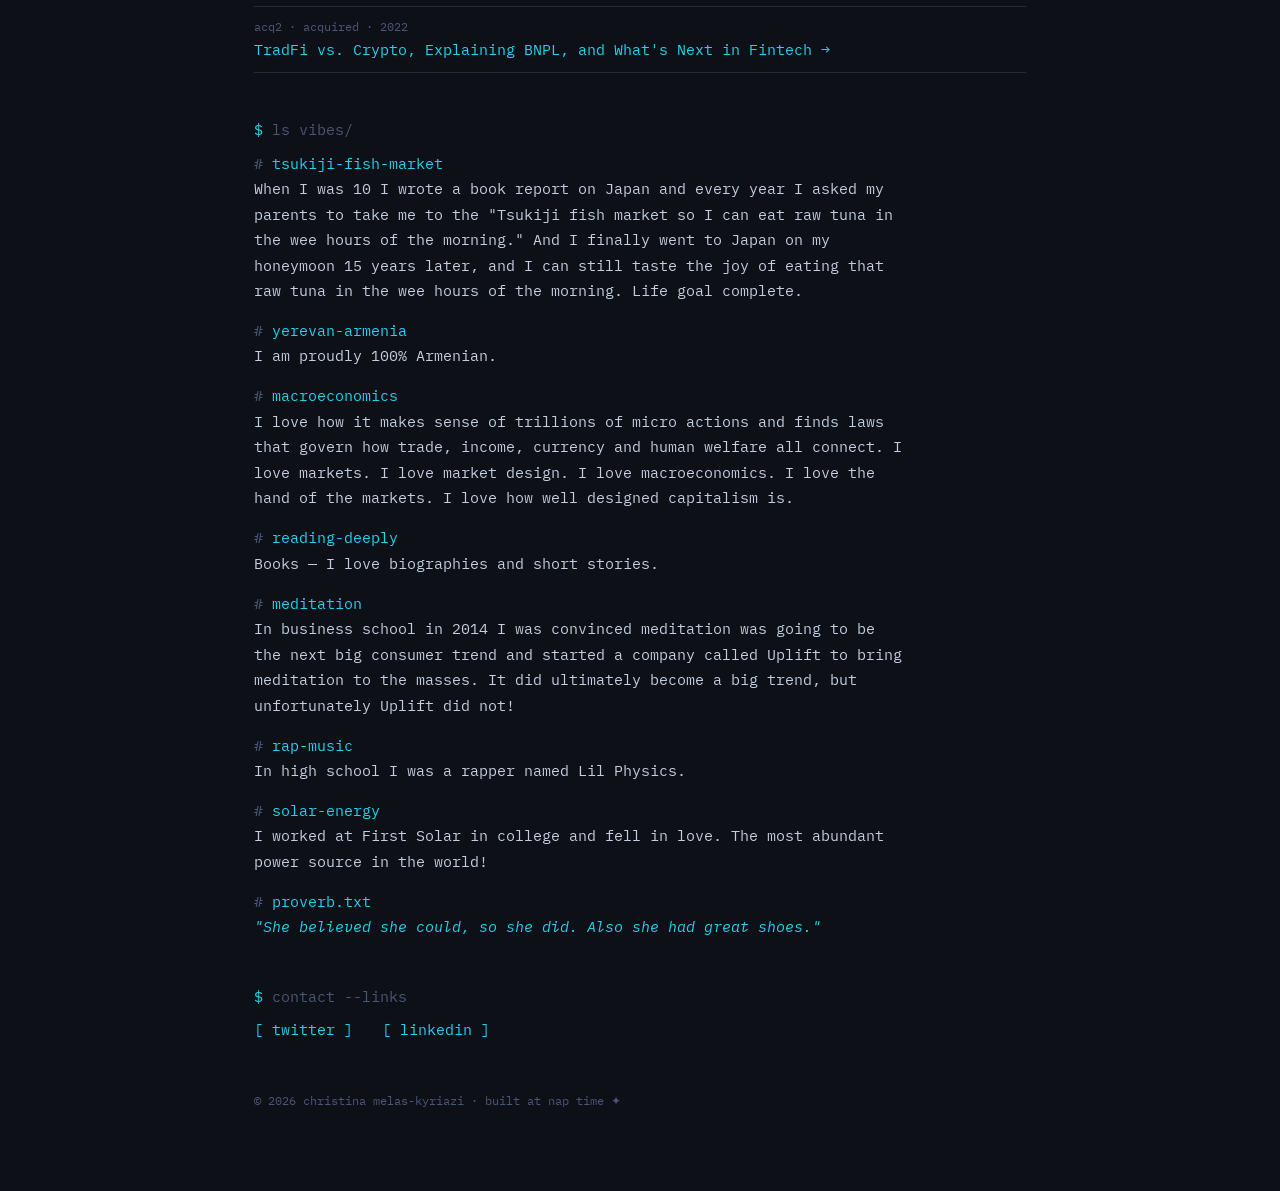
==== commit d8809ec3: "remove flow-states vibe" ====
--- a/terminal.html
+++ b/terminal.html
@@ -117,7 +117,6 @@
       <div class="vibe"><div class="v-name">meditation</div><div class="v-desc">In business school in 2014 I was convinced meditation was going to be the next big consumer trend and started a company called Uplift to bring meditation to the masses. It did ultimately become a big trend, but unfortunately Uplift did not!</div></div>
       <div class="vibe"><div class="v-name">rap-music</div><div class="v-desc">In high school I was a rapper named Lil Physics.</div></div>
       <div class="vibe"><div class="v-name">solar-energy</div><div class="v-desc">I worked at First Solar in college and fell in love. The most abundant power source in the world!</div></div>
-      <div class="vibe"><div class="v-name">flow-states</div><div class="v-desc">I context switch too often right now with agents…</div></div>
       <div class="vibe quote"><div class="v-name">proverb.txt</div><div class="v-desc">"She believed she could, so she did. Also she had great shoes."</div></div>
     </div>
 
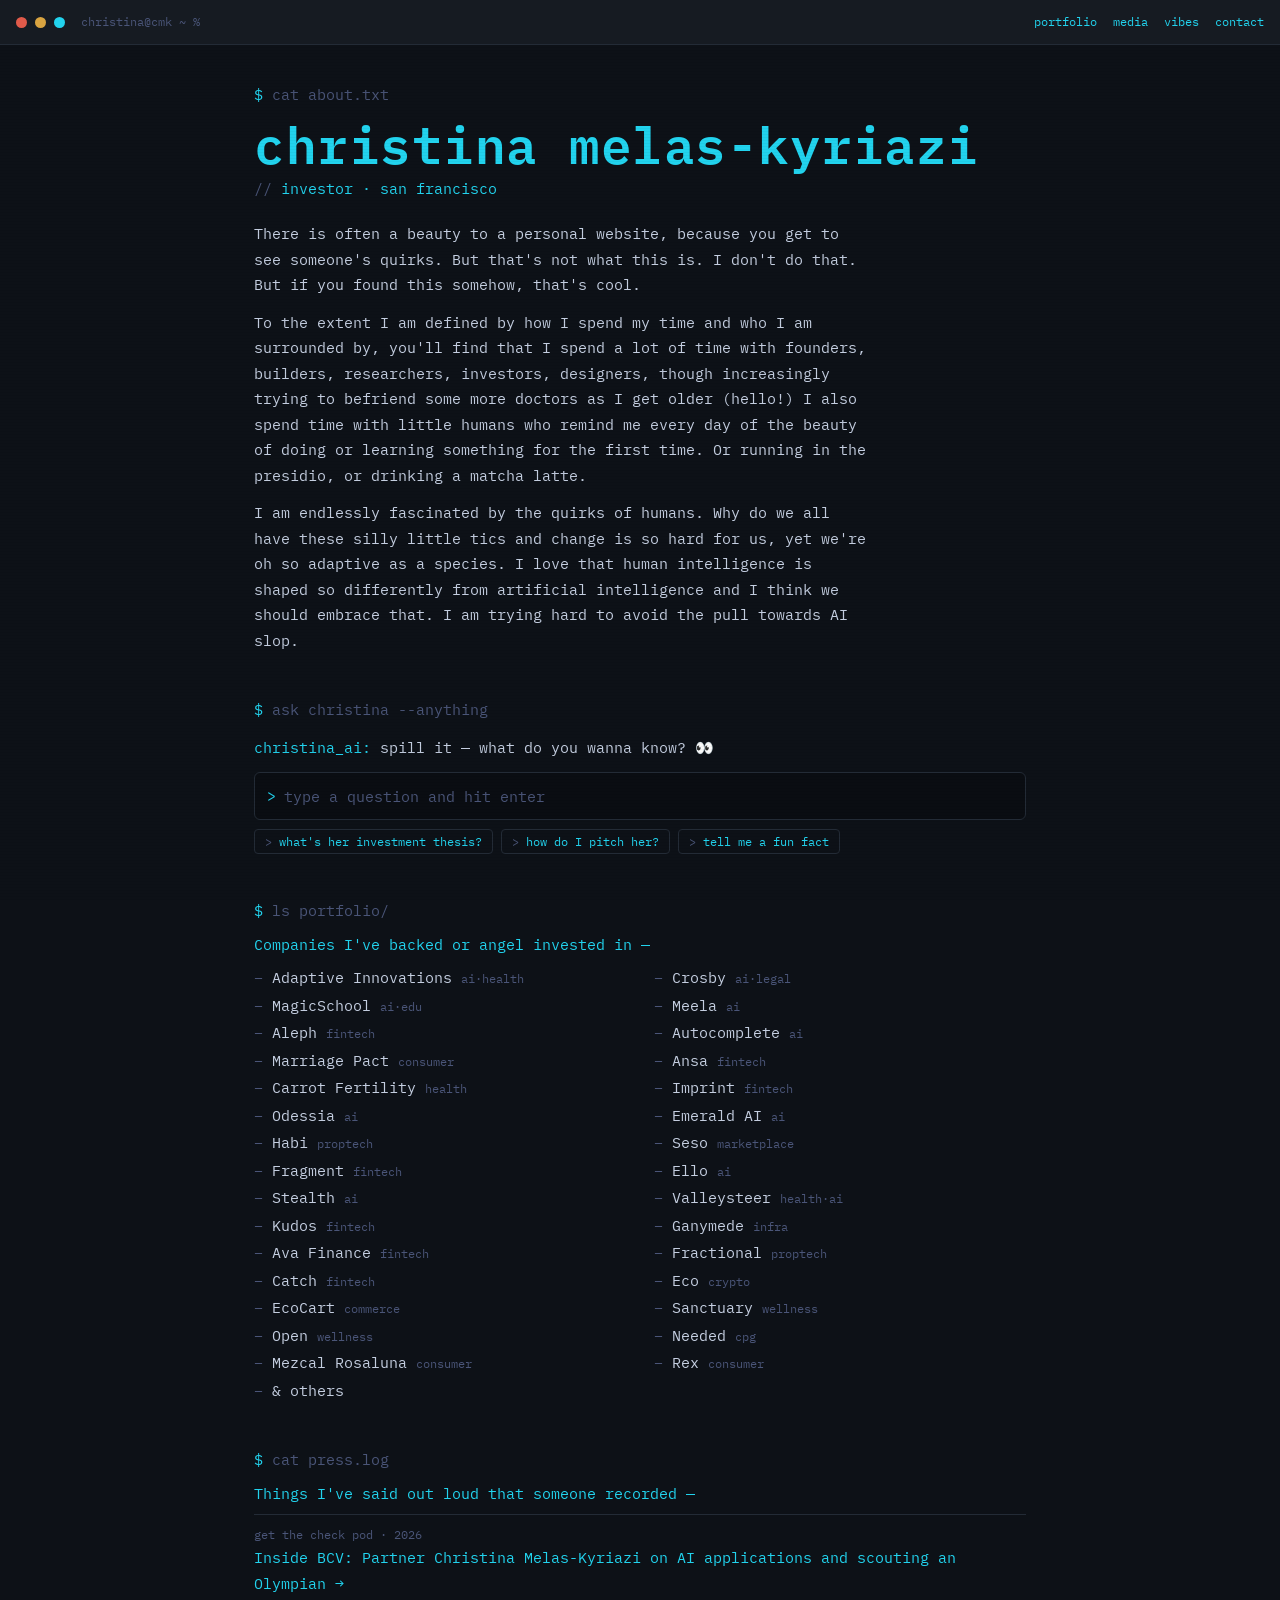
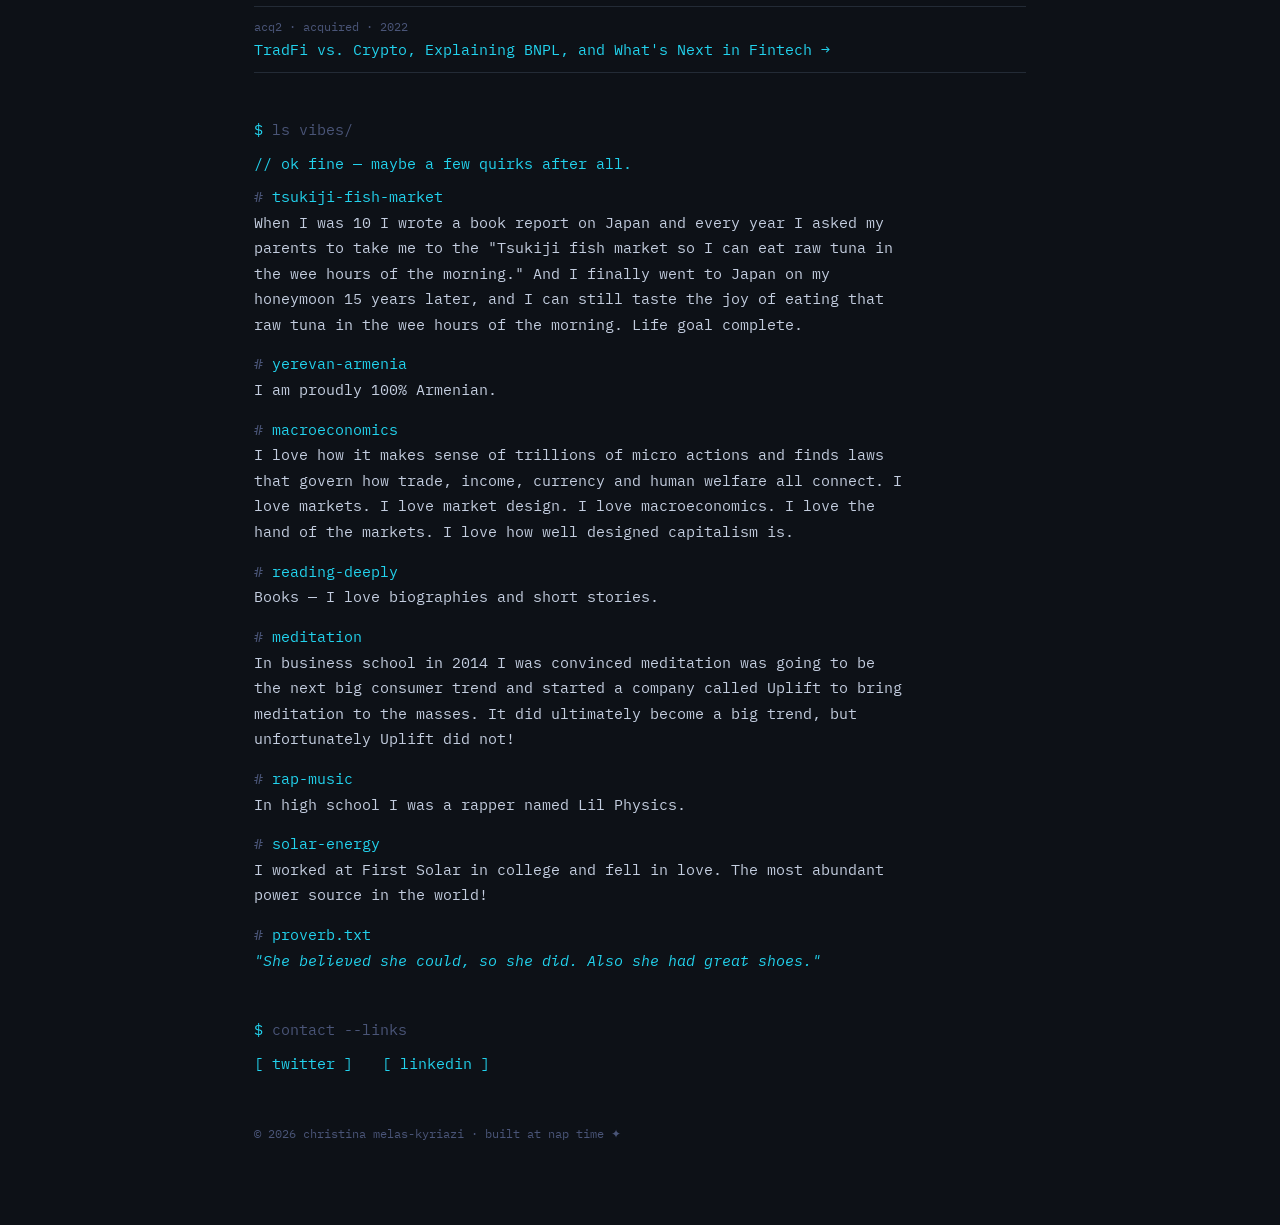
==== commit 2087395c: "add self-aware quirks wink to vibes, callback to intro" ====
--- a/terminal.html
+++ b/terminal.html
@@ -109,6 +109,7 @@
 
     <!-- VIBES -->
     <div class="cmd" id="vibes">ls vibes/</div>
+    <div class="out">// ok fine — maybe a few quirks after all.</div>
     <div class="vibes-out">
       <div class="vibe"><div class="v-name">tsukiji-fish-market</div><div class="v-desc">When I was 10 I wrote a book report on Japan and every year I asked my parents to take me to the "Tsukiji fish market so I can eat raw tuna in the wee hours of the morning." And I finally went to Japan on my honeymoon 15 years later, and I can still taste the joy of eating that raw tuna in the wee hours of the morning. Life goal complete.</div></div>
       <div class="vibe"><div class="v-name">yerevan-armenia</div><div class="v-desc">I am proudly 100% Armenian.</div></div>
